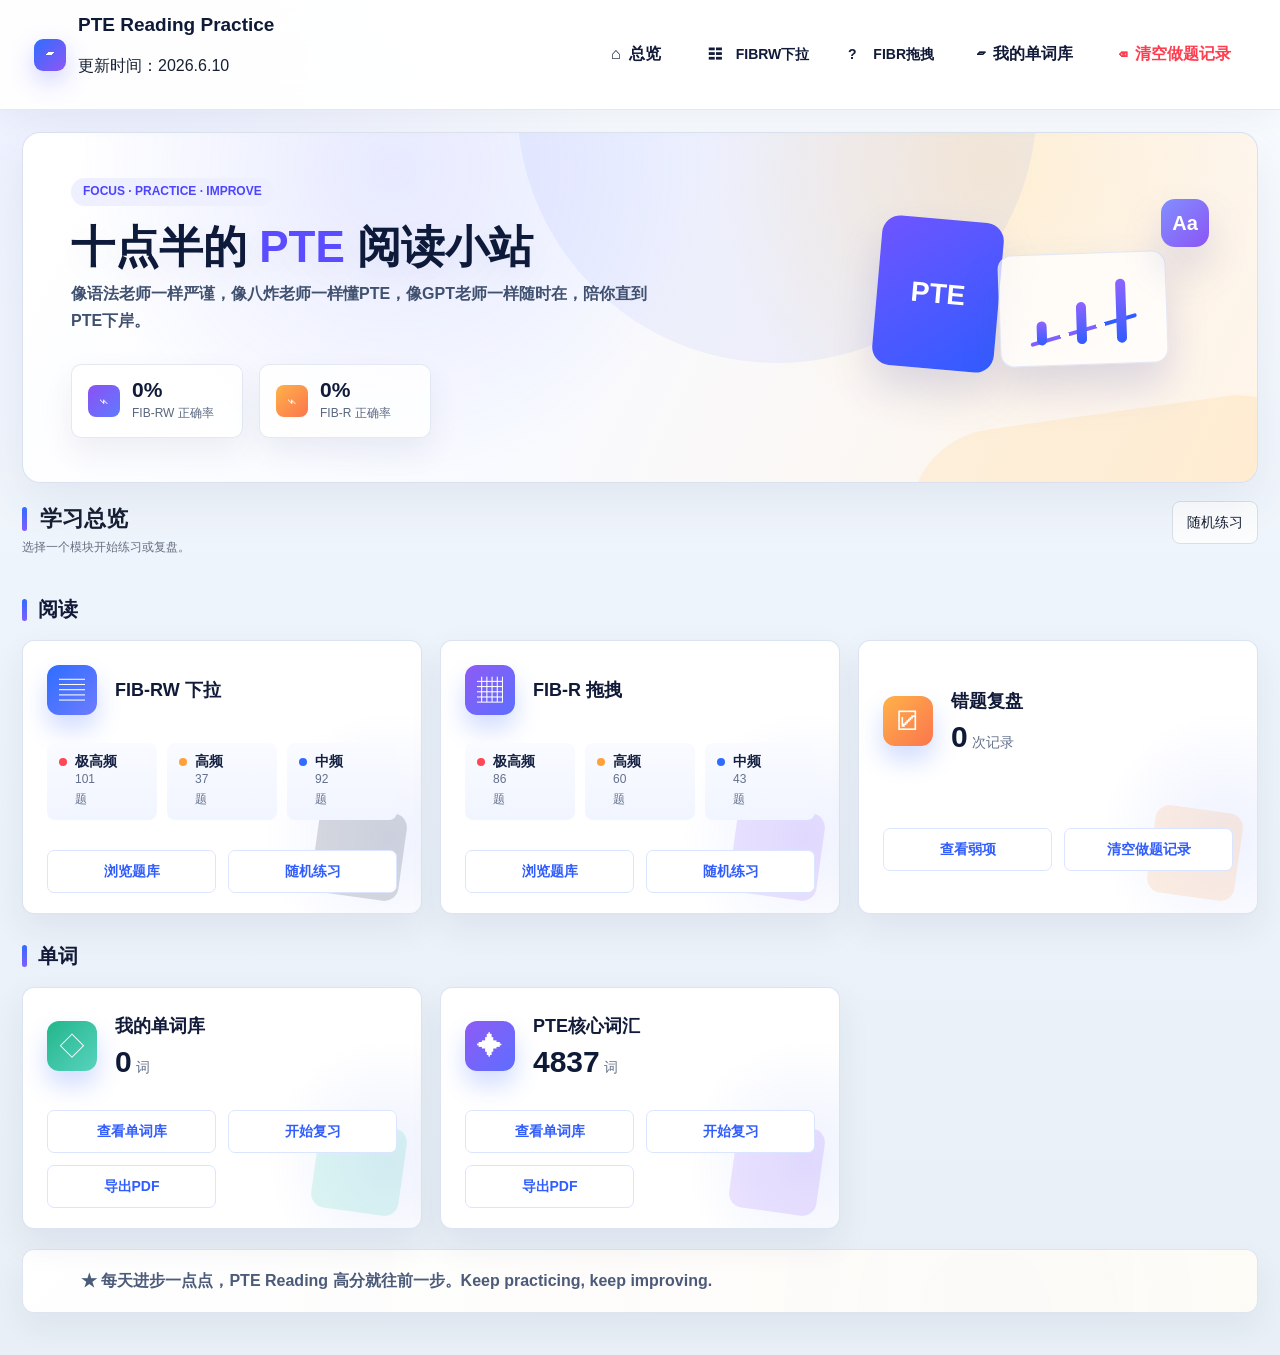
==== index.html @ 4a655f2c "Add files via upload" ====
<!doctype html>
<html lang="zh-CN">
  <head>
    <meta charset="UTF-8" />
    <meta name="viewport" content="width=device-width, initial-scale=1.0" />
    <title>PTE Reading Practice</title>
    <link rel="stylesheet" href="css/main.css?v=vocab-review-phonetic-20260611" />
  </head>
  <body>
    <header class="app-header">
      <div class="brand-block">
        <span class="brand-mark" aria-hidden="true">▰</span>
        <div>
        <p class="eyebrow">PTE Reading</p>
        <h1>PTE Reading Practice</h1>
        <p class="update-stamp">更新时间：2026.6.10</p>
        </div>
      </div>
      <div class="header-actions">
        <button id="open-overview" class="ghost-button" type="button"><span class="nav-icon">⌂</span>总览</button>
        <div class="type-filter mode-menu header-mode-menu" aria-label="题型选择">
          <button class="type-filter-button active" data-type-filter="FIB_RW" type="button">
            <span class="mode-icon">☷</span>
            <span>FIBRW下拉</span>
          </button>
          <button class="type-filter-button" data-type-filter="FIB_R" type="button">
            <span class="mode-icon">?</span>
            <span>FIBR拖拽</span>
          </button>
        </div>
        <button id="open-wordbook" class="ghost-button" type="button"><span class="nav-icon">▱</span>我的单词库</button>
        <button id="reset-records" class="ghost-button danger" type="button"><span class="nav-icon">⌫</span>清空做题记录</button>
      </div>
    </header>

    <main id="overview-page" class="overview-page">
      <section class="overview-hero">
        <div class="hero-copy">
        <p class="eyebrow">FOCUS · PRACTICE · IMPROVE</p>
        <h2>十点半的 <span>PTE</span> 阅读小站</h2>
        <p>像语法老师一样严谨，像八炸老师一样懂PTE，像GPT老师一样随时在，陪你直到PTE下岸。</p>
        <div class="hero-metrics" aria-label="学习统计">
          <div class="hero-metric">
            <span class="metric-icon purple">⌁</span>
            <strong><span id="overview-fibrw-accuracy-count">0</span>%</strong>
            <small>FIB-RW 正确率</small>
          </div>
          <div class="hero-metric">
            <span class="metric-icon orange">⌁</span>
            <strong><span id="overview-fibr-accuracy-count">0</span>%</strong>
            <small>FIB-R 正确率</small>
          </div>
        </div>
        </div>
        <div class="hero-visual" aria-hidden="true">
          <div class="hero-book">PTE</div>
          <div class="hero-chart"><span></span><span></span><span></span></div>
          <div class="hero-bubble">Aa</div>
        </div>
      </section>

      <nav class="overview-tabs" aria-label="总览导航">
        <button class="overview-tab active" type="button">总览</button>
        <button id="overview-browse-bank" class="overview-tab" type="button">题库浏览</button>
        <button id="overview-open-wordbook" class="overview-tab" type="button">单词库</button>
        <button id="overview-open-records" class="overview-tab" type="button">练习记录</button>
      </nav>

      <section class="overview-panel">
        <div class="section-head">
          <div>
            <h2>学习总览</h2>
            <p class="item-meta">选择一个模块开始练习或复盘。</p>
          </div>
          <div class="mini-actions">
            <button id="overview-random" class="secondary-button mini-button" type="button">随机练习</button>
          </div>
        </div>

        <section class="overview-group">
          <h3>阅读</h3>
          <div class="overview-card-grid">
            <article class="overview-card overview-card-fibrw">
              <div class="overview-card-icon">▤</div>
              <div>
                <h4>FIB-RW 下拉</h4>
              </div>
              <div class="overview-frequency-links" aria-label="FIB-RW 预测频率">
                <button class="frequency-link-button" id="overview-fibrw-very-high" type="button">
                  <strong>极高频</strong>
                  <span><span id="overview-fibrw-very-high-count">0</span> 题</span>
                </button>
                <button class="frequency-link-button" id="overview-fibrw-high" type="button">
                  <strong>高频</strong>
                  <span><span id="overview-fibrw-high-count">0</span> 题</span>
                </button>
                <button class="frequency-link-button" id="overview-fibrw-medium" type="button">
                  <strong>中频</strong>
                  <span><span id="overview-fibrw-medium-count">0</span> 题</span>
                </button>
              </div>
              <div class="overview-card-actions">
                <button class="secondary-button mini-button" id="overview-start-fibrw" type="button">浏览题库</button>
                <button class="secondary-button mini-button" id="overview-random-fibrw" type="button">随机练习</button>
              </div>
            </article>

            <article class="overview-card overview-card-fibr">
              <div class="overview-card-icon">▦</div>
              <div>
                <h4>FIB-R 拖拽</h4>
              </div>
              <div class="overview-frequency-links" aria-label="FIB-R 预测频率">
                <button class="frequency-link-button" id="overview-fibr-very-high" type="button">
                  <strong>极高频</strong>
                  <span><span id="overview-fibr-very-high-count">0</span> 题</span>
                </button>
                <button class="frequency-link-button" id="overview-fibr-high" type="button">
                  <strong>高频</strong>
                  <span><span id="overview-fibr-high-count">0</span> 题</span>
                </button>
                <button class="frequency-link-button" id="overview-fibr-medium" type="button">
                  <strong>中频</strong>
                  <span><span id="overview-fibr-medium-count">0</span> 题</span>
                </button>
              </div>
              <div class="overview-card-actions">
                <button class="secondary-button mini-button" id="overview-start-fibr" type="button">浏览题库</button>
                <button class="secondary-button mini-button" id="overview-random-fibr" type="button">随机练习</button>
              </div>
            </article>

            <article class="overview-card overview-card-review">
              <div class="overview-card-icon">☑</div>
              <div>
                <h4>错题复盘</h4>
                <p><span id="overview-record-count">0</span> 次记录</p>
              </div>
              <div class="overview-card-actions">
                <button class="secondary-button mini-button" id="overview-review-errors" type="button">查看弱项</button>
                <button class="ghost-button danger mini-button" id="overview-clear-records" type="button">清空做题记录</button>
              </div>
            </article>
          </div>
        </section>

        <section class="overview-group">
          <h3>单词</h3>
          <div class="overview-card-grid">
            <article class="overview-card overview-card-wordbook">
              <div class="overview-card-icon">◇</div>
              <div>
                <h4>我的单词库</h4>
                <p><span id="overview-wordbook-count">0</span> 词</p>
              </div>
              <div class="overview-card-actions">
                <button class="secondary-button mini-button" id="overview-wordbook-jump" type="button">查看单词库</button>
                <button class="secondary-button mini-button" id="overview-wordbook-review" type="button">开始复习</button>
                <button class="secondary-button mini-button" id="overview-wordbook-export" type="button">导出PDF</button>
              </div>
            </article>

            <article class="overview-card overview-card-core">
              <div class="overview-card-icon">✦</div>
              <div>
                <h4>PTE核心词汇</h4>
                <p><span id="overview-core-count">0</span> 词</p>
              </div>
              <div class="overview-card-actions">
                <button class="secondary-button mini-button" id="overview-core-practice" type="button">查看单词库</button>
                <button class="secondary-button mini-button" id="overview-core-review" type="button">开始复习</button>
                <button class="secondary-button mini-button" id="overview-core-export" type="button">导出PDF</button>
              </div>
            </article>
          </div>
        </section>
      </section>
    </main>

    <main id="practice-page" class="layout hidden">
      <aside class="sidebar">
        <section class="panel">
          <h2>题库</h2>
          <div id="practice-context" class="practice-context hidden"></div>
          <input id="search-input" class="search-input" type="search" placeholder="搜索题目" />
          <div class="question-frequency-filter" aria-label="题库频率筛选">
            <button class="question-frequency-button active" data-question-frequency="" type="button">所有题库</button>
            <button class="question-frequency-button" data-question-frequency="极高频" type="button">极高频</button>
            <button class="question-frequency-button" data-question-frequency="高频" type="button">高频</button>
            <button class="question-frequency-button" data-question-frequency="中频" type="button">中频</button>
          </div>
          <div class="question-status-filter" aria-label="做题状态筛选">
            <button class="question-status-button active" data-question-status="all" type="button">全部</button>
            <button class="question-status-button" data-question-status="done" type="button">已做</button>
            <button class="question-status-button" data-question-status="undone" type="button">未做</button>
          </div>
          <div id="question-list" class="question-list"></div>
          <div class="pagination" aria-label="题库分页">
            <button id="prev-page" class="page-button" type="button">上一页</button>
            <span id="page-info" class="page-info">第 1 / 1 页</span>
            <button id="next-page" class="page-button" type="button">下一页</button>
          </div>
        </section>

      </aside>

      <section class="workspace">
        <div class="question-toolbar">
          <div>
            <p id="question-meta" class="eyebrow"></p>
            <h2 id="question-title"></h2>
          </div>
          <div class="score-pill" id="score-pill">未提交</div>
        </div>

        <article id="passage" class="passage"></article>
        <div id="word-card" class="word-card hidden" role="dialog" aria-live="polite"></div>

        <div class="actions">
          <button id="prev-question" class="secondary-button" type="button">上一题</button>
          <button id="next-question" class="secondary-button" type="button">下一题</button>
          <button id="submit-answer" class="primary-button" type="button">提交答案</button>
          <button id="retry-question" class="secondary-button" type="button">重做本题</button>
          <button id="toggle-analysis" class="secondary-button" type="button">查看解析与翻译</button>
        </div>

        <section id="analysis-panel" class="analysis-grid hidden">
          <div class="panel">
            <h2>答案解析</h2>
            <div id="analysis-content" class="rich-text"></div>
          </div>
          <div class="panel">
            <h2>全文翻译</h2>
            <div id="translation-content" class="rich-text"></div>
          </div>
        </section>

        <section id="result-panel" class="result-panel hidden"></section>

        <section id="core-vocab-panel" class="core-vocab-panel panel hidden">
          <div class="section-head">
            <div>
              <h2>本题PTE核心词汇</h2>
              <p id="core-vocab-count" class="item-meta"></p>
            </div>
            <div class="mini-actions">
              <button id="vocab-select-all" class="secondary-button mini-button" type="button">全选</button>
              <button id="vocab-clear-selection" class="secondary-button mini-button" type="button">清空选择</button>
              <button id="vocab-add-selected" class="primary-button mini-button" type="button">加入单词库</button>
              <button id="vocab-export" class="secondary-button mini-button" type="button">导出PDF</button>
            </div>
          </div>
          <div id="core-vocab-list" class="core-vocab-list"></div>
        </section>

        <section id="option-vocab-panel" class="option-vocab-panel panel hidden">
          <div class="section-head">
            <div>
              <h2>本题选项词汇</h2>
              <p id="option-vocab-count" class="item-meta"></p>
            </div>
            <div class="mini-actions">
              <button id="option-vocab-select-all" class="secondary-button mini-button" type="button">全选</button>
              <button id="option-vocab-clear-selection" class="secondary-button mini-button" type="button">清空选择</button>
              <button id="option-vocab-add-selected" class="primary-button mini-button" type="button">加入单词库</button>
              <button id="option-vocab-export" class="secondary-button mini-button" type="button">导出PDF</button>
            </div>
          </div>
          <div id="option-vocab-list" class="core-vocab-list option-vocab-list"></div>
        </section>
      </section>
    </main>

    <main id="review-page" class="standalone-page hidden">
      <section class="standalone-panel">
        <div class="section-head">
          <div>
            <p class="eyebrow">REVIEW</p>
            <h2>错题复盘</h2>
            <p class="item-meta">先选择题型，再查看该题型下错得最多的考点。</p>
          </div>
          <button id="review-back-practice" class="secondary-button mini-button" type="button">返回题库练习</button>
        </div>
        <div class="review-choice-grid">
          <button id="review-open-fibrw" class="review-choice-card" type="button">
            <strong>FIB-RW 下拉</strong>
            <span id="review-fibrw-summary">0 次记录</span>
          </button>
          <button id="review-open-fibr" class="review-choice-card" type="button">
            <strong>FIB-R 拖拽</strong>
            <span id="review-fibr-summary">0 次记录</span>
          </button>
        </div>
      </section>
    </main>

    <main id="review-type-page" class="standalone-page hidden">
      <section class="standalone-panel">
        <div class="section-head">
          <div>
            <p class="eyebrow">REVIEW</p>
            <h2 id="review-type-title">错题复盘</h2>
            <p id="review-type-summary" class="item-meta"></p>
          </div>
          <button id="review-type-back" class="secondary-button mini-button" type="button">返回题型选择</button>
        </div>
        <section class="panel">
          <h2>弱项考点</h2>
          <div id="review-weakness-list" class="weakness-list"></div>
        </section>
      </section>
    </main>

    <main id="review-detail-page" class="standalone-page hidden">
      <section class="standalone-panel">
        <div class="section-head">
          <div>
            <p class="eyebrow">REVIEW DETAIL</p>
            <h2 id="review-detail-title">考点复盘</h2>
            <p id="review-detail-summary" class="item-meta"></p>
          </div>
          <button id="review-detail-back" class="secondary-button mini-button" type="button">返回错题复盘</button>
        </div>
        <div class="review-detail-grid">
          <section class="panel">
            <h2>这个考点下的错题</h2>
            <div id="review-wrong-question-list" class="wordbook-list"></div>
            <div class="pagination standalone-pagination" aria-label="错题分页">
              <button id="review-wrong-prev-page" class="page-button" type="button">上一页</button>
              <span id="review-wrong-page-info" class="page-info">第 1 / 1 页</span>
              <button id="review-wrong-next-page" class="page-button" type="button">下一页</button>
            </div>
          </section>
          <section class="panel">
            <div class="section-head compact">
              <h2>包含这个考点的题</h2>
              <div class="review-filter-tabs" aria-label="题目完成状态筛选">
                <button id="review-related-all" class="mini-button secondary-button active" type="button" data-review-status="all">全部</button>
                <button id="review-related-done" class="mini-button secondary-button" type="button" data-review-status="done">已做</button>
                <button id="review-related-undone" class="mini-button secondary-button" type="button" data-review-status="undone">未做</button>
              </div>
            </div>
            <div id="review-related-question-list" class="wordbook-list"></div>
            <div class="pagination standalone-pagination" aria-label="包含题分页">
              <button id="review-related-prev-page" class="page-button" type="button">上一页</button>
              <span id="review-related-page-info" class="page-info">第 1 / 1 页</span>
              <button id="review-related-next-page" class="page-button" type="button">下一页</button>
            </div>
          </section>
        </div>
      </section>
    </main>
    <main id="core-vocab-page" class="standalone-page hidden">
      <section class="standalone-panel">
        <div class="section-head">
          <div>
            <p class="eyebrow">CORE VOCAB</p>
            <h2>PTE核心词汇</h2>
            <p class="item-meta">独立查看和检索核心词汇，不进入具体练习题。</p>
          </div>
          <div class="mini-actions">
            <button id="core-vocab-export" class="secondary-button mini-button" type="button">导出PDF</button>
            <button id="core-vocab-back-practice" class="secondary-button mini-button" type="button">返回题库练习</button>
          </div>
        </div>
        <input id="core-vocab-search-input" class="search-input standalone-search" type="search" placeholder="搜索英文单词或中文释义" />
        <p id="core-vocab-due-count" class="vocab-due-count">今日待复习：0 个</p>
        <div class="mini-actions standalone-actions review-start-controls">
          <input id="core-vocab-review-start-word" class="review-start-input" type="search" placeholder="从哪个单词开始，可不填" />
          <button id="core-vocab-start-review" class="primary-button mini-button" type="button">开始认词复习</button>
          <button id="core-vocab-start-review-all" class="secondary-button mini-button" type="button">复习全部</button>
        </div>
        <section id="core-vocab-detail" class="vocab-detail-panel hidden"></section>
        <div id="core-vocab-page-list" class="dictionary-grid"></div>
        <div class="pagination standalone-pagination" aria-label="核心词汇分页">
          <button id="core-vocab-prev-page" class="page-button" type="button">上一页</button>
          <span id="core-vocab-page-info" class="page-info">第 1 / 1 页</span>
          <button id="core-vocab-next-page" class="page-button" type="button">下一页</button>
        </div>
      </section>
    </main>

    <main id="wordbook-page" class="standalone-page hidden">
      <section class="standalone-panel">
        <div class="section-head">
          <div>
            <p class="eyebrow">WORDBOOK</p>
            <h2>我的单词库</h2>
            <p class="item-meta">独立查看已加入的单词，不进入具体练习题。</p>
          </div>
          <div class="mini-actions">
            <button id="wordbook-page-edit" class="secondary-button mini-button" type="button">编辑</button>
            <button id="wordbook-page-export" class="secondary-button mini-button" type="button">导出PDF</button>
            <button id="wordbook-page-clear" class="ghost-button danger mini-button" type="button">清空</button>
            <button id="wordbook-back-practice" class="secondary-button mini-button" type="button">返回题库练习</button>
          </div>
        </div>
        <p id="wordbook-due-count" class="vocab-due-count">今日待复习：0 个</p>
        <div class="mini-actions standalone-actions review-start-controls">
          <input id="wordbook-review-start-word" class="review-start-input" type="search" placeholder="从哪个单词开始，可不填" />
          <button id="wordbook-start-review" class="primary-button mini-button" type="button">开始认词复习</button>
          <button id="wordbook-start-review-all" class="secondary-button mini-button" type="button">复习全部</button>
        </div>
        <section id="wordbook-detail" class="vocab-detail-panel hidden"></section>
        <div id="wordbook-page-list" class="wordbook-list standalone-list"></div>
      </section>
    </main>

    <main id="vocab-review-page" class="standalone-page hidden">
      <section class="standalone-panel vocab-review-shell">
        <div class="section-head">
          <div>
            <p class="eyebrow">VOCAB REVIEW</p>
            <h2 id="vocab-review-title">认词复习</h2>
            <p id="vocab-review-summary" class="item-meta"></p>
          </div>
          <button id="vocab-review-back" class="secondary-button mini-button" type="button">返回词库</button>
        </div>
        <div class="vocab-review-plan" aria-label="复习计划规则">
          <span><b>认识</b>7天后再复习</span>
          <span><b>模糊</b>1天后再复习</span>
          <span><b>不认识</b>10分钟后再复习</span>
        </div>
        <section id="vocab-review-card" class="vocab-review-card"></section>
      </section>
    </main>

    <div id="teacher-mode-indicator" class="teacher-mode-indicator hidden">
      <strong>教师词库编辑模式</strong>
      <span>点击正文单词加入PTE核心词汇。</span>
      <button id="teacher-export-vocab" class="mini-button secondary-button" type="button">导出新增词库</button>
    </div>
    <div id="app-toast" class="app-toast hidden" role="status" aria-live="polite"></div>

    <section id="access-gate" class="access-gate hidden" aria-label="试用期验证">
      <div class="access-card">
        <p class="eyebrow">PTE Reading Practice</p>
        <h2>请输入验证码继续使用</h2>
        <p id="access-trial-status" class="access-copy">本设备 3 天试用期已结束。请输入验证码继续使用。</p>
        <div class="access-form">
          <input id="access-code-input" type="text" autocomplete="one-time-code" placeholder="输入验证码" />
          <button id="access-code-submit" class="primary-button" type="button">解锁</button>
        </div>
        <p id="access-code-message" class="access-message" role="status" aria-live="polite"></p>
      </div>
    </section>

    <script src="data/wordlists/local_dictionary.js"></script>
    <script src="data/wordlists/ielts_core_vocab.js"></script>
    <script src="data/questions.js?v=current-sources-20260612"></script>
    <script src="js/app.js?v=vocab-review-phonetic-20260611"></script>
  </body>
</html>
---- css/main.css ----
:root {
  color-scheme: light;
  --bg: #e9eef2;
  --surface: #fbfcfd;
  --surface-soft: #f1f5f7;
  --reading-surface: #fffdf4;
  --reading-soft: #fbf3d8;
  --analysis-surface: #fff6dc;
  --analysis-text: #263242;
  --text: #172033;
  --muted: #677083;
  --line: #d9dee8;
  --accent: #176b87;
  --accent-dark: #0f4f66;
  --ok: #16845b;
  --bad: #c73e3e;
  --warn: #b36b00;
  --shadow: 0 16px 45px rgba(23, 32, 51, 0.08);
}

* {
  box-sizing: border-box;
}

body {
  margin: 0;
  min-height: 100vh;
  background: var(--bg);
  color: var(--text);
  font-family: "Microsoft YaHei", "Segoe UI", Arial, sans-serif;
  line-height: 1.65;
}

button,
input,
select {
  font: inherit;
}

.app-header {
  display: flex;
  align-items: center;
  justify-content: space-between;
  gap: 24px;
  padding: 24px 32px;
  background: var(--surface);
  border-bottom: 1px solid var(--line);
}

.boot-error {
  max-width: 760px;
  margin: 80px auto;
  padding: 28px;
  background: var(--surface);
  border: 1px solid var(--line);
  border-radius: 8px;
  box-shadow: var(--shadow);
}

.boot-error pre {
  overflow: auto;
  padding: 12px;
  border-radius: 8px;
  background: #fff0f0;
  color: var(--bad);
}

.app-header h1,
.question-toolbar h2,
.panel h2 {
  margin: 0;
}

.app-header h1 {
  font-size: 28px;
}

.eyebrow {
  margin: 0 0 4px;
  color: var(--muted);
  font-size: 13px;
  letter-spacing: 0;
}

.header-actions,
.actions {
  display: flex;
  align-items: center;
  flex-wrap: wrap;
  gap: 10px;
}

.header-actions {
  justify-content: flex-end;
}

.overview-page {
  padding: 24px 32px 48px;
}

.standalone-page {
  padding: 24px 32px 48px;
}

.standalone-panel {
  border: 1px solid var(--line);
  border-radius: 18px;
  padding: 28px;
  background: rgba(251, 252, 253, 0.94);
  box-shadow: var(--shadow);
}

.standalone-panel h2 {
  margin: 0 0 8px;
  font-size: 28px;
}

.review-grid {
  display: grid;
  grid-template-columns: minmax(0, 1fr) minmax(0, 1fr);
  gap: 18px;
}

.review-detail-grid {
  display: grid;
  grid-template-columns: minmax(0, 1fr) minmax(0, 1fr);
  gap: 18px;
}

.review-choice-grid {
  display: grid;
  grid-template-columns: repeat(2, minmax(0, 1fr));
  gap: 18px;
}

.review-choice-card {
  border: 1px solid var(--line);
  border-radius: 10px;
  padding: 28px;
  background: #ffffff;
  text-align: left;
  cursor: pointer;
  min-height: 150px;
}

.review-choice-card strong {
  display: block;
  color: var(--ink);
  font-size: 26px;
  line-height: 1.25;
  margin-bottom: 12px;
}

.review-choice-card span {
  color: var(--muted);
  font-size: 16px;
}

.review-filter-tabs {
  display: flex;
  gap: 8px;
  flex-wrap: wrap;
}

.review-filter-tabs .active {
  border-color: var(--accent);
  background: #eaf7fb;
  color: var(--accent-strong);
  font-weight: 700;
}

.standalone-search {
  height: 48px;
  margin: 8px 0 18px;
  font-size: 17px;
}

.dictionary-grid {
  display: grid;
  grid-template-columns: repeat(3, minmax(0, 1fr));
  gap: 12px;
}

.dictionary-item {
  border: 1px solid var(--line);
  border-radius: 8px;
  padding: 13px 14px;
  background: #ffffff;
}

.dictionary-item strong {
  display: block;
  color: #8b3d12;
  font-size: 18px;
  line-height: 1.25;
}

.dictionary-item span {
  display: block;
  margin-top: 5px;
  color: var(--muted);
  font-size: 14px;
  line-height: 1.5;
}

.overview-hero {
  border: 1px solid rgba(217, 222, 232, 0.9);
  border-radius: 18px;
  padding: 40px 48px;
  background: radial-gradient(circle at 82% 16%, rgba(255, 245, 201, 0.8), transparent 30%),
    radial-gradient(circle at 92% 88%, rgba(199, 224, 241, 0.75), transparent 24%),
    rgba(251, 252, 253, 0.88);
  box-shadow: var(--shadow);
}

.overview-hero h2 {
  margin: 2px 0 8px;
  color: #101827;
  font-size: 52px;
  line-height: 1.05;
}

.overview-hero p:last-child {
  max-width: 720px;
  margin: 0;
  color: var(--muted);
  font-size: 18px;
  font-weight: 700;
}

.overview-tabs {
  display: grid;
  grid-template-columns: repeat(4, minmax(0, 1fr));
  gap: 10px;
  margin: 18px 0 24px;
  border: 1px solid var(--line);
  border-radius: 18px;
  padding: 10px;
  background: rgba(251, 252, 253, 0.86);
  box-shadow: var(--shadow);
}

.overview-tab {
  border: 0;
  border-radius: 12px;
  padding: 13px 12px;
  background: transparent;
  color: var(--muted);
  cursor: pointer;
  font-weight: 700;
}

.overview-tab.active,
.overview-tab:hover {
  background: #ffffff;
  color: var(--text);
  box-shadow: 0 8px 24px rgba(23, 32, 51, 0.08);
}

.overview-panel {
  border: 1px solid var(--line);
  border-radius: 18px;
  padding: 28px;
  background: rgba(251, 252, 253, 0.9);
  box-shadow: var(--shadow);
}

.overview-panel h2,
.overview-group h3,
.overview-card h4 {
  margin: 0;
}

.overview-panel h2 {
  font-size: 28px;
}

.overview-group {
  margin-top: 26px;
}

.overview-group h3 {
  margin-bottom: 16px;
  font-size: 22px;
}

.overview-card-grid {
  display: grid;
  grid-template-columns: repeat(3, minmax(0, 1fr));
  gap: 18px;
}

.overview-card {
  display: grid;
  grid-template-columns: auto 1fr;
  gap: 18px;
  align-items: center;
  min-height: 170px;
  border: 1px solid var(--line);
  border-radius: 14px;
  padding: 26px;
  background: #ffffff;
  box-shadow: 0 14px 34px rgba(23, 32, 51, 0.07);
}

.overview-card-icon {
  color: #4a5261;
  font-size: 38px;
  line-height: 1;
}

.overview-card h4 {
  font-size: 22px;
}

.overview-card p {
  margin: 2px 0 0;
  color: var(--muted);
  font-size: 15px;
}

.overview-card-actions {
  grid-column: 1 / -1;
  display: flex;
  justify-content: space-between;
  gap: 14px;
  margin-top: 10px;
}

.overview-frequency-links {
  grid-column: 1 / -1;
  display: grid;
  grid-template-columns: repeat(3, minmax(0, 1fr));
  gap: 10px;
  margin-top: 6px;
}

.frequency-link-button {
  position: relative;
  min-height: 62px;
  border: 1px solid #efd18d;
  border-radius: 8px;
  padding: 10px 12px;
  background: #fffaf0;
  color: #172033;
  cursor: pointer;
  text-align: left;
}

.frequency-link-button strong,
.frequency-link-button span {
  display: block;
}

.frequency-link-button strong {
  font-size: 17px;
  line-height: 1.2;
}

.frequency-link-button span {
  color: var(--muted);
  font-size: 13px;
}

.frequency-link-button:hover {
  border-color: #d79524;
  background: #fff4d6;
}

.overview-card-actions .mini-button {
  min-width: 120px;
  background: #ffffff;
}

.section-head {
  display: flex;
  align-items: flex-start;
  justify-content: space-between;
  gap: 16px;
  margin-bottom: 14px;
}

.section-head.compact {
  align-items: center;
  margin-bottom: 10px;
}

.mini-actions {
  display: flex;
  align-items: center;
  justify-content: flex-end;
  flex-wrap: wrap;
  gap: 8px;
}

.layout {
  display: grid;
  grid-template-columns: 330px minmax(0, 1fr);
  gap: 24px;
  padding: 24px 32px 40px;
}

.sidebar,
.workspace {
  min-width: 0;
}

.sidebar {
  display: flex;
  flex-direction: column;
  gap: 18px;
  position: sticky;
  top: 16px;
  max-height: calc(100vh - 32px);
  overflow: auto;
}

.workspace {
  display: flex;
  flex-direction: column;
  gap: 18px;
}

.panel,
.passage,
.question-toolbar,
.result-panel {
  background: var(--surface);
  border: 1px solid var(--line);
  border-radius: 8px;
  box-shadow: var(--shadow);
}

.passage {
  background: var(--reading-surface);
}

.panel {
  padding: 18px;
}

.panel h2 {
  margin-bottom: 12px;
  font-size: 18px;
}

.question-toolbar {
  display: flex;
  align-items: center;
  justify-content: space-between;
  gap: 18px;
  padding: 18px 20px;
}

.score-pill {
  min-width: 96px;
  border-radius: 999px;
  padding: 7px 12px;
  background: var(--reading-soft);
  color: var(--muted);
  text-align: center;
  white-space: nowrap;
}

.score-pill.good {
  background: #e5f6ee;
  color: var(--ok);
}

.score-pill.bad {
  background: #fdeaea;
  color: var(--bad);
}

.search-input {
  width: 100%;
  height: 40px;
  border: 1px solid var(--line);
  border-radius: 8px;
  padding: 0 12px;
  background: #ffffff;
}

.question-status-filter {
  display: grid;
  grid-template-columns: repeat(3, minmax(0, 1fr));
  gap: 6px;
  margin: 10px 0 12px;
}

.question-status-button {
  min-height: 34px;
  border: 1px solid var(--line);
  border-radius: 6px;
  background: #ffffff;
  color: var(--muted);
  cursor: pointer;
  font-size: 14px;
}

.question-status-button.active {
  border-color: var(--accent);
  background: #eef8fb;
  color: var(--accent-dark);
  font-weight: 700;
}

.question-list,
.weakness-list,
.core-vocab-list,
.wordbook-list {
  display: flex;
  flex-direction: column;
  gap: 8px;
}

.question-item,
.recommend-item,
.weakness-item {
  width: 100%;
  border: 1px solid var(--line);
  border-radius: 6px;
  padding: 7px 10px;
  background: var(--surface-soft);
  text-align: left;
}

.weakness-item {
  cursor: pointer;
}

.question-item {
  cursor: pointer;
}

.review-question-item {
  width: 100%;
  border: 1px solid var(--line);
  border-radius: 8px;
  padding: 12px 14px;
  background: #ffffff;
  text-align: left;
  cursor: pointer;
}

.review-question-item strong {
  display: block;
  color: #8b3b0b;
  font-size: 16px;
  line-height: 1.3;
  margin-bottom: 5px;
}

.review-question-item span {
  display: block;
  color: var(--muted);
  font-size: 13px;
  line-height: 1.35;
}

.question-item.active {
  border-color: var(--accent);
  background: #eef8fb;
}

.item-title {
  font-weight: 700;
  font-size: 15px;
  line-height: 1.25;
}

.item-meta {
  color: var(--muted);
  font-size: 12px;
  line-height: 1.35;
  margin-top: 2px;
}

.type-filter {
  display: grid;
  grid-template-columns: repeat(2, minmax(0, 1fr));
  gap: 6px;
  margin: 8px 0 10px;
}

.type-filter.mode-menu {
  grid-template-columns: 1fr;
  gap: 8px;
}

.header-mode-menu {
  display: flex;
  grid-template-columns: none;
  gap: 8px;
  margin: 0;
}

.type-filter-button {
  border: 1px solid var(--line);
  border-radius: 6px;
  padding: 6px 8px;
  background: #ffffff;
  color: var(--muted);
  cursor: pointer;
}

.mode-menu .type-filter-button {
  display: flex;
  align-items: center;
  gap: 10px;
  padding: 10px 12px;
  font-size: 16px;
}

.header-mode-menu .type-filter-button {
  padding: 8px 11px;
  font-size: 14px;
  white-space: nowrap;
}

.mode-icon {
  display: inline-flex;
  width: 22px;
  justify-content: center;
  color: var(--accent);
}

.type-filter-button.active {
  border-color: var(--accent);
  background: #eef8fb;
  color: var(--accent-dark);
  font-weight: 700;
}

.pagination {
  display: grid;
  grid-template-columns: 1fr auto 1fr;
  align-items: center;
  gap: 8px;
  margin-top: 12px;
}

.page-button {
  border: 1px solid var(--line);
  border-radius: 8px;
  padding: 7px 10px;
  background: #ffffff;
  color: var(--text);
  cursor: pointer;
}

.page-button:disabled {
  cursor: not-allowed;
  opacity: 0.45;
}

.page-info,
.empty-state {
  color: var(--muted);
  font-size: 13px;
  text-align: center;
}

.core-vocab-panel {
  background: #fffaf0;
  border-color: #f2d8a6;
}

.option-vocab-panel {
  background: #f5fbff;
  border-color: #b9d9ec;
}

.option-vocab-panel .core-vocab-item {
  border-color: #b9d9ec;
}

.option-vocab-panel .core-vocab-item strong {
  color: #155f7d;
}

.panel.focus-pulse {
  border-color: var(--accent);
  box-shadow: 0 0 0 3px rgba(23, 107, 135, 0.18), var(--shadow);
}

.wordbook-item {
  border: 1px solid var(--line);
  border-radius: 6px;
  padding: 7px 9px;
  background: var(--surface-soft);
}

.wordbook-item strong {
  display: block;
  color: #8b3d12;
  line-height: 1.25;
}

.wordbook-item span {
  display: block;
  color: var(--muted);
  font-size: 12px;
  line-height: 1.45;
  margin-top: 3px;
}

.standalone-actions {
  margin: 0 0 18px;
}

.vocab-due-count {
  display: inline-flex;
  border: 1px solid #f0cf9d;
  border-radius: 999px;
  padding: 7px 12px;
  margin: 0 0 12px;
  background: #fffaf0;
  color: #8b3d12;
  font-weight: 700;
}

.review-start-controls {
  align-items: center;
}

.review-start-input {
  width: min(320px, 100%);
  border: 1px solid var(--line);
  border-radius: 8px;
  padding: 10px 12px;
  background: #ffffff;
  color: var(--text);
  font-size: 14px;
}

.review-start-input:focus {
  border-color: var(--accent);
  outline: 2px solid rgba(23, 107, 135, 0.14);
}

.vocab-review-shell {
  min-height: 560px;
}

.vocab-review-card {
  border: 1px solid var(--line);
  border-radius: 10px;
  background: #fffaf0;
  padding: 42px;
  text-align: center;
}

.vocab-review-word {
  color: var(--ink);
  font-size: 52px;
  font-weight: 800;
  line-height: 1.1;
}

.vocab-review-phonetic {
  color: var(--muted);
  font-size: 20px;
  margin-top: 12px;
}

.vocab-review-meta {
  color: var(--muted);
  font-size: 14px;
  margin-top: 14px;
}

.vocab-review-plan {
  display: flex;
  justify-content: flex-start;
  flex-wrap: wrap;
  gap: 10px;
  margin: 14px 0 18px;
}

.vocab-review-plan span {
  border: 1px solid #f0cf9d;
  border-radius: 8px;
  padding: 10px 14px;
  background: #fffaf0;
  color: var(--muted);
  font-size: 14px;
}

.vocab-review-plan b {
  margin-right: 5px;
  color: #00796b;
}

.vocab-review-meaning {
  max-width: 680px;
  margin: 30px auto 0;
  border: 1px solid #f0cf9d;
  border-radius: 10px;
  padding: 20px 24px;
  background: #ffffff;
  text-align: left;
}

.vocab-review-meaning strong {
  display: block;
  color: #00796b;
  font-size: 18px;
  margin-bottom: 10px;
}

.vocab-review-meaning p {
  margin: 0;
  color: var(--ink);
  font-size: 22px;
  line-height: 1.55;
}

.vocab-review-actions {
  display: flex;
  justify-content: center;
  flex-wrap: wrap;
  gap: 12px;
  margin-top: 30px;
}

.core-vocab-list {
  display: grid;
  grid-template-columns: repeat(2, minmax(0, 1fr));
  gap: 10px;
}

.core-vocab-item {
  display: grid;
  grid-template-columns: auto 1fr;
  gap: 10px;
  align-items: start;
  border: 1px solid #f0cf9d;
  border-radius: 8px;
  padding: 10px 12px;
  background: rgba(255, 255, 255, 0.72);
}

.core-vocab-item input {
  width: 18px;
  height: 18px;
  margin-top: 3px;
}

.core-vocab-item strong {
  color: #8b3d12;
  font-size: 18px;
  line-height: 1.2;
}

.core-vocab-item em {
  float: right;
  color: #9a610d;
  font-style: normal;
  font-size: 13px;
}

.core-vocab-item small {
  display: block;
  color: #5f6b7a;
  line-height: 1.45;
  margin-top: 4px;
}

.core-vocab-item.saved {
  border-color: #a8ddc4;
  background: #f5fbf7;
}

.saved-text {
  color: var(--ok) !important;
}

.mini-button {
  padding: 6px 10px;
  font-size: 14px;
}

.passage {
  padding: 24px;
  font-size: 18px;
}

.passage.lookup-enabled .lookup-word {
  cursor: pointer;
}

.passage.lookup-enabled .lookup-word:hover {
  background: #eaf8f1;
  border-radius: 4px;
}

.passage.lookup-enabled .lookup-word.core-vocab-hit {
  border-radius: 4px;
  background: #ffe6b5;
  box-shadow: inset 0 -2px 0 #f1b35b;
}

.teacher-mode-indicator {
  position: fixed;
  right: 18px;
  bottom: 18px;
  z-index: 40;
  display: flex;
  align-items: center;
  gap: 10px;
  max-width: min(560px, calc(100vw - 36px));
  border: 1px solid #0f4f66;
  border-radius: 8px;
  padding: 10px 12px;
  background: #ffffff;
  color: var(--text);
  box-shadow: var(--shadow);
}

.teacher-mode-indicator strong {
  color: var(--accent-dark);
}

.teacher-mode-indicator span {
  color: var(--muted);
  font-size: 13px;
}

.app-toast {
  position: fixed;
  left: 50%;
  bottom: 24px;
  z-index: 50;
  transform: translateX(-50%);
  max-width: min(520px, calc(100vw - 32px));
  border-radius: 999px;
  padding: 10px 18px;
  background: #172033;
  color: #ffffff;
  box-shadow: var(--shadow);
}

.word-card {
  position: fixed;
  z-index: 20;
  width: min(320px, calc(100vw - 32px));
  border: 1px solid var(--line);
  border-radius: 8px;
  padding: 14px;
  background: var(--surface);
  box-shadow: 0 18px 50px rgba(23, 32, 51, 0.18);
  font-size: 14px;
}

.word-card__head {
  display: flex;
  align-items: flex-start;
  justify-content: space-between;
  gap: 12px;
  margin-bottom: 10px;
}

.word-card__head strong {
  display: block;
  font-size: 20px;
}

.word-card__head span {
  color: var(--muted);
}

.word-card p {
  margin: 8px 0;
}

.word-card__close {
  border: 0;
  background: transparent;
  color: var(--muted);
  cursor: pointer;
  font-size: 22px;
  line-height: 1;
}

.word-card__sound {
  border: 1px solid var(--accent);
  border-radius: 8px;
  padding: 6px 10px;
  background: #eaf8f1;
  color: var(--accent-dark);
  cursor: pointer;
}

.blank-select {
  min-width: 150px;
  max-width: 100%;
  margin: 0 4px;
  border: 1px solid #aeb8c7;
  border-radius: 7px;
  padding: 5px 8px;
  background: #fff;
  color: var(--text);
}

.blank-select.correct {
  border-color: var(--ok);
  background: #eaf8f1;
}

.blank-select.incorrect {
  border-color: var(--bad);
  background: #fff0f0;
}

.drag-blank {
  display: inline-flex;
  align-items: center;
  justify-content: center;
  min-width: 150px;
  min-height: 40px;
  margin: 0 6px;
  border: 1px solid #c9ced8;
  border-radius: 5px;
  background: #f8fafc;
  color: var(--text);
  vertical-align: middle;
  cursor: pointer;
}

.drag-blank.filled {
  background: #ffffff;
  border-color: #8ea1b8;
  font-weight: 400;
}

.drag-blank.selected,
.drag-blank.drag-over {
  border-color: var(--accent);
  box-shadow: 0 0 0 3px rgba(23, 107, 135, 0.16);
}

.drag-blank.correct {
  border-color: var(--ok);
  background: #eaf8f1;
}

.drag-blank.incorrect {
  border-color: var(--bad);
  background: #fff0f0;
}

.drag-option-bank {
  display: flex;
  flex-wrap: wrap;
  gap: 10px;
  margin: 28px -24px -24px;
  padding: 18px 24px;
  border-top: 1px solid var(--line);
  background: #f5f7fa;
}

.drag-token {
  border: 0;
  border-radius: 6px;
  padding: 8px 12px;
  background: #2fa8df;
  color: #ffffff;
  cursor: grab;
  font-size: 16px;
  line-height: 1.25;
}

.drag-token:active {
  cursor: grabbing;
}

.drag-token.selected {
  outline: 3px solid rgba(23, 107, 135, 0.24);
  background: var(--accent);
}

.drag-token.used {
  display: none;
}

.primary-button,
.secondary-button,
.ghost-button {
  border: 1px solid transparent;
  border-radius: 8px;
  padding: 9px 14px;
  cursor: pointer;
}

.primary-button {
  background: var(--accent);
  color: #fff;
}

.primary-button:hover {
  background: var(--accent-dark);
}

.primary-button.active {
  background: var(--accent-dark);
}

#submit-answer.primary-button {
  background: var(--surface);
  border-color: var(--line);
  color: var(--text);
}

#submit-answer.primary-button:hover,
#submit-answer.primary-button.active {
  background: var(--accent);
  border-color: var(--accent);
  color: #fff;
}

.secondary-button,
.ghost-button {
  background: var(--surface);
  border-color: var(--line);
  color: var(--text);
}

.ghost-button.active {
  border-color: var(--accent);
  background: #eef8fb;
  color: var(--accent-dark);
  font-weight: 700;
}

.danger {
  color: var(--bad);
}

.result-panel {
  padding: 16px;
}

.result-list {
  display: flex;
  flex-direction: column;
  gap: 6px;
}

.result-row {
  display: grid;
  grid-template-columns: 92px minmax(86px, 0.7fr) minmax(120px, 1fr) minmax(120px, 1fr);
  align-items: center;
  gap: 8px;
  border: 1px solid var(--line);
  border-radius: 6px;
  padding: 6px 10px;
  background: var(--surface-soft);
  font-size: 14px;
  line-height: 1.35;
}

.result-row.correct {
  border-color: #a8ddc4;
  background: #f2fbf6;
}

.result-row.incorrect {
  border-color: #efb4b4;
  background: #fff7f7;
}

.label-chip {
  display: inline-flex;
  align-items: center;
  justify-content: center;
  border-radius: 999px;
  padding: 1px 7px;
  background: #eef2f7;
  color: var(--muted);
  font-size: 12px;
  line-height: 1.5;
  white-space: nowrap;
}

.analysis-grid {
  display: grid;
  grid-template-columns: minmax(0, 1fr) minmax(0, 1fr);
  gap: 18px;
}

.analysis-grid .panel {
  background: var(--analysis-surface);
  color: var(--analysis-text);
}

.analysis-grid .panel {
  background: var(--surface);
}

.analysis-grid .panel h2 {
  color: #132033;
}

.rich-text {
  color: var(--analysis-text);
}

.rich-text p {
  margin: 0 0 10px;
}

.rich-text b,
.rich-text strong {
  color: #101827;
}

.analysis-answer-line {
  color: #005f4a;
  font-weight: 700;
}

.translation-cn-line {
  color: #005f4a;
}

body {
  background:
    radial-gradient(circle at 10% 0%, rgba(107, 116, 255, 0.1), transparent 28%),
    linear-gradient(180deg, #fbfdff 0%, #eef4fb 42%, #e8eff6 100%);
}

.app-header {
  position: sticky;
  top: 0;
  z-index: 50;
  padding: 14px 34px;
  background: rgba(255, 255, 255, 0.92);
  border-bottom: 1px solid rgba(217, 225, 239, 0.72);
  box-shadow: 0 8px 26px rgba(22, 35, 73, 0.05);
  backdrop-filter: blur(18px);
}

.brand-block {
  display: flex;
  align-items: center;
  gap: 12px;
}

.brand-mark {
  display: inline-grid;
  place-items: center;
  width: 32px;
  height: 32px;
  border-radius: 9px;
  color: #ffffff;
  font-size: 16px;
  background: linear-gradient(135deg, #2f6dff, #8f56f5);
  box-shadow: 0 10px 24px rgba(93, 102, 255, 0.28);
}

.app-header .eyebrow {
  display: none;
}

.app-header h1 {
  font-size: 19px;
  line-height: 1.2;
  color: #0f1a37;
}

.header-actions {
  gap: 16px;
}

.ghost-button,
.type-filter-button {
  display: inline-flex;
  align-items: center;
  justify-content: center;
  gap: 8px;
  border-radius: 8px;
  min-height: 40px;
  background: transparent;
  border-color: transparent;
  color: #111a38;
  font-weight: 700;
}

.ghost-button:hover,
.type-filter-button:hover {
  background: #f2f5ff;
  border-color: #e4e9ff;
}

.ghost-button.active,
.type-filter-button.active {
  color: #315dff;
  border-color: #e5e8ff;
  background: linear-gradient(180deg, #f0f2ff, #e9edff);
  box-shadow: 0 10px 24px rgba(91, 102, 255, 0.12);
}

.nav-icon,
.mode-icon {
  color: currentColor;
  font-weight: 900;
}

.danger {
  color: #ff3d4f;
}

.overview-page {
  max-width: 1560px;
  margin: 0 auto;
  padding: 22px 22px 42px;
}

.overview-hero {
  position: relative;
  display: grid;
  grid-template-columns: minmax(0, 1fr) minmax(340px, 0.86fr);
  gap: 24px;
  min-height: 294px;
  overflow: hidden;
  border: 1px solid rgba(217, 225, 239, 0.95);
  border-radius: 18px;
  padding: 44px 48px;
  background:
    radial-gradient(circle at 78% 10%, rgba(255, 235, 198, 0.72), transparent 27%),
    radial-gradient(circle at 30% 10%, rgba(101, 113, 255, 0.13), transparent 34%),
    linear-gradient(115deg, #ffffff 0%, #f8faff 45%, #fff4e7 100%);
  box-shadow: 0 18px 48px rgba(50, 70, 120, 0.08);
}

.overview-hero::before,
.overview-hero::after {
  content: "";
  position: absolute;
  border-radius: 999px;
  pointer-events: none;
}

.overview-hero::before {
  width: 520px;
  height: 520px;
  right: 220px;
  top: -290px;
  background: rgba(97, 116, 255, 0.08);
}

.overview-hero::after {
  width: 420px;
  height: 180px;
  right: -72px;
  bottom: -110px;
  background: rgba(255, 197, 111, 0.18);
  transform: rotate(-8deg);
}

.hero-copy,
.hero-visual {
  position: relative;
  z-index: 1;
}

.overview-hero .eyebrow {
  display: inline-flex;
  width: fit-content;
  border-radius: 999px;
  padding: 4px 12px;
  margin-bottom: 16px;
  background: #eef0ff;
  color: #4d44ff;
  font-size: 12px;
  font-weight: 800;
}

.overview-hero h2 {
  margin: 0 0 10px;
  color: #0e1a3a;
  font-size: 44px;
  font-weight: 900;
  line-height: 1.12;
}

.overview-hero h2::first-letter {
  letter-spacing: 0;
}

.overview-hero h2 {
  text-shadow: 0 10px 30px rgba(36, 53, 112, 0.06);
}

.overview-hero h2 span,
.overview-hero h2 strong {
  color: #5b4cff;
}

.overview-hero p:last-child,
.hero-copy > p {
  max-width: 680px;
  margin: 0;
  color: #40506f;
  font-size: 16px;
  font-weight: 600;
}

.hero-metrics {
  display: grid;
  grid-template-columns: repeat(2, minmax(0, 172px));
  gap: 16px;
  margin-top: 30px;
}

.hero-metric {
  display: grid;
  grid-template-columns: auto 1fr;
  gap: 3px 12px;
  align-items: center;
  border: 1px solid rgba(225, 231, 244, 0.92);
  border-radius: 10px;
  padding: 13px 16px;
  background: rgba(255, 255, 255, 0.82);
  box-shadow: 0 14px 30px rgba(45, 62, 112, 0.08);
}

.metric-icon {
  grid-row: span 2;
  display: inline-grid;
  place-items: center;
  width: 32px;
  height: 32px;
  border-radius: 8px;
  color: #ffffff;
  font-size: 17px;
}

.metric-icon.blue {
  background: linear-gradient(135deg, #2f6dff, #6c7bff);
}

.metric-icon.green {
  background: linear-gradient(135deg, #29b987, #4cc5a5);
}

.metric-icon.purple {
  background: linear-gradient(135deg, #8c50f4, #5e7bff);
}

.metric-icon.orange {
  background: linear-gradient(135deg, #ffb24a, #fb754d);
}

.hero-metric strong {
  color: #111a38;
  font-size: 21px;
  line-height: 1.1;
}

.hero-metric small {
  color: #596781;
  font-size: 12px;
}

.hero-visual {
  min-height: 230px;
}

.hero-book,
.hero-chart,
.hero-bubble {
  position: absolute;
  box-shadow: 0 22px 40px rgba(71, 77, 170, 0.18);
}

.hero-book {
  right: 210px;
  top: 42px;
  display: grid;
  place-items: center;
  width: 122px;
  height: 150px;
  border-radius: 18px;
  background: linear-gradient(145deg, #6e55ff, #315cff);
  color: #ffffff;
  font-size: 28px;
  font-weight: 900;
  transform: rotate(5deg);
}

.hero-chart {
  right: 42px;
  top: 76px;
  width: 168px;
  height: 112px;
  border: 1px solid rgba(221, 226, 244, 0.8);
  border-radius: 14px;
  background: rgba(255, 255, 255, 0.72);
  transform: rotate(-2deg);
}

.hero-chart::before {
  content: "";
  position: absolute;
  left: 28px;
  right: 28px;
  bottom: 32px;
  height: 4px;
  border-radius: 999px;
  background: linear-gradient(90deg, #8060ff 0 28%, transparent 28% 36%, #8060ff 36% 62%, transparent 62% 70%, #315cff 70%);
  transform: rotate(-14deg);
}

.hero-chart span {
  position: absolute;
  bottom: 20px;
  width: 10px;
  border-radius: 999px;
  background: linear-gradient(180deg, #8f65ff, #315cff);
}

.hero-chart span:nth-child(1) {
  left: 36px;
  height: 24px;
}

.hero-chart span:nth-child(2) {
  left: 76px;
  height: 42px;
}

.hero-chart span:nth-child(3) {
  left: 116px;
  height: 64px;
}

.hero-bubble {
  right: 0;
  top: 22px;
  display: grid;
  place-items: center;
  width: 48px;
  height: 48px;
  border-radius: 14px;
  background: linear-gradient(135deg, #8190ff, #8c54f4);
  color: #ffffff;
  font-weight: 900;
  font-size: 20px;
}

.overview-tabs {
  display: none;
}

.overview-panel {
  margin-top: 18px;
  border: 0;
  border-radius: 0;
  padding: 0;
  background: transparent;
  box-shadow: none;
}

.overview-panel > .section-head {
  margin: 18px 0 14px;
}

.overview-panel h2 {
  position: relative;
  padding-left: 18px;
  font-size: 22px;
}

.overview-panel h2::before,
.overview-group h3::before {
  content: "";
  position: absolute;
  left: 0;
  top: 0.28em;
  width: 5px;
  height: 1.1em;
  border-radius: 999px;
  background: linear-gradient(180deg, #2f6dff, #815cff);
}

.overview-group {
  margin-top: 26px;
}

.overview-group h3 {
  position: relative;
  padding-left: 16px;
  margin-bottom: 14px;
  color: #111a38;
  font-size: 20px;
  font-weight: 900;
}

.overview-card-grid {
  grid-template-columns: repeat(3, minmax(0, 1fr));
  gap: 18px;
}

.overview-card {
  position: relative;
  grid-template-columns: auto 1fr auto;
  min-height: 164px;
  overflow: hidden;
  border: 1px solid rgba(218, 226, 241, 0.92);
  border-radius: 12px;
  padding: 24px 24px 20px;
  background:
    radial-gradient(circle at 92% 72%, rgba(75, 108, 255, 0.09), transparent 30%),
    #ffffff;
  box-shadow: 0 14px 34px rgba(31, 46, 85, 0.07);
}

.overview-card::after {
  content: "";
  position: absolute;
  right: 18px;
  bottom: 16px;
  width: 88px;
  height: 88px;
  border-radius: 14px;
  opacity: 0.16;
  transform: rotate(8deg);
  background: currentColor;
}

.overview-card-icon {
  display: inline-grid;
  place-items: center;
  width: 50px;
  height: 50px;
  border-radius: 12px;
  color: #ffffff;
  font-size: 26px;
  background: linear-gradient(135deg, #2f6dff, #6d7cff);
  box-shadow: 0 14px 24px rgba(49, 99, 255, 0.22);
}

.overview-card h4 {
  color: #111a38;
  font-size: 18px;
  font-weight: 900;
}

.overview-card p {
  margin-top: 2px;
  color: #65728d;
  font-size: 14px;
}

.overview-card p span:first-child {
  color: #0f1a37;
  font-size: 30px;
  font-weight: 900;
  line-height: 1.2;
}

.overview-card-actions {
  position: relative;
  z-index: 1;
  grid-column: 1 / -1;
  display: grid;
  grid-template-columns: repeat(auto-fit, minmax(118px, 1fr));
  gap: 12px;
  margin-top: 12px;
}

.overview-card-actions .mini-button,
.overview-card .mini-button {
  min-height: 38px;
  border-radius: 7px;
  background: #ffffff;
  border-color: #dce5ff;
  color: #315dff;
  font-weight: 800;
}

.overview-frequency-links {
  position: relative;
  z-index: 1;
  grid-column: 1 / -1;
  display: grid;
  grid-template-columns: repeat(3, minmax(0, 1fr));
  gap: 10px;
  margin-top: 10px;
}

.frequency-link-button {
  min-height: 62px;
  border: 0;
  border-radius: 8px;
  padding: 10px 12px 10px 28px;
  background: linear-gradient(180deg, #f9fbff, #f1f5ff);
  color: #152142;
}

.frequency-link-button::before {
  content: "";
  position: absolute;
  width: 8px;
  height: 8px;
  margin-left: -16px;
  margin-top: 5px;
  border-radius: 50%;
  background: #326cff;
}

.frequency-link-button:nth-child(1)::before {
  background: #ff4756;
}

.frequency-link-button:nth-child(2)::before {
  background: #ffa13b;
}

.frequency-link-button:nth-child(3)::before {
  background: #326cff;
}

.frequency-link-button strong {
  font-size: 14px;
  font-weight: 900;
}

.frequency-link-button span {
  color: #63708b;
  font-size: 12px;
}

.overview-card-fibr .overview-card-icon,
.overview-card-core .overview-card-icon {
  background: linear-gradient(135deg, #8e5bf5, #5d6eff);
}

.overview-card-review .overview-card-icon {
  background: linear-gradient(135deg, #ffb24a, #fb754d);
}

.overview-card-wordbook .overview-card-icon {
  background: linear-gradient(135deg, #22b68b, #58d3be);
}

.overview-card-fibr,
.overview-card-core {
  color: #8e5bf5;
}

.overview-card-review {
  color: #ff9d4d;
}

.overview-card-wordbook {
  color: #35c7ac;
}

.overview-page::after {
  content: "★ 每天进步一点点，PTE Reading 高分就往前一步。Keep practicing, keep improving.";
  display: block;
  margin-top: 20px;
  border: 1px solid rgba(220, 226, 240, 0.92);
  border-radius: 12px;
  padding: 18px 24px 18px 58px;
  color: #4c5b7a;
  background:
    linear-gradient(90deg, rgba(255, 255, 255, 0.94), rgba(255, 252, 246, 0.92)),
    radial-gradient(circle at 78% 100%, rgba(73, 111, 255, 0.18), transparent 25%);
  box-shadow: 0 14px 32px rgba(31, 46, 85, 0.06);
  font-weight: 700;
}

.hidden {
  display: none !important;
}

@media (max-width: 980px) {
  .app-header,
  .question-toolbar {
    align-items: flex-start;
    flex-direction: column;
  }

  .layout,
  .analysis-grid {
    grid-template-columns: 1fr;
  }

  .overview-page {
    padding: 18px;
  }

  .overview-hero {
    padding: 30px 24px;
  }

  .overview-hero h2 {
    font-size: 36px;
  }

  .overview-hero {
    grid-template-columns: 1fr;
  }

  .hero-visual {
    display: none;
  }

  .hero-metrics {
    grid-template-columns: 1fr;
  }

  .overview-tabs,
  .overview-card-grid {
    grid-template-columns: 1fr;
  }

  .overview-frequency-links {
    grid-template-columns: 1fr;
  }

  .section-head {
    flex-direction: column;
  }

  .core-vocab-list {
    grid-template-columns: 1fr;
  }

  .layout {
    padding: 18px;
  }

  .sidebar {
    position: static;
    max-height: none;
    overflow: visible;
  }

}

@media (max-width: 640px) {
  .result-row {
    grid-template-columns: 1fr;
    align-items: start;
  }
}
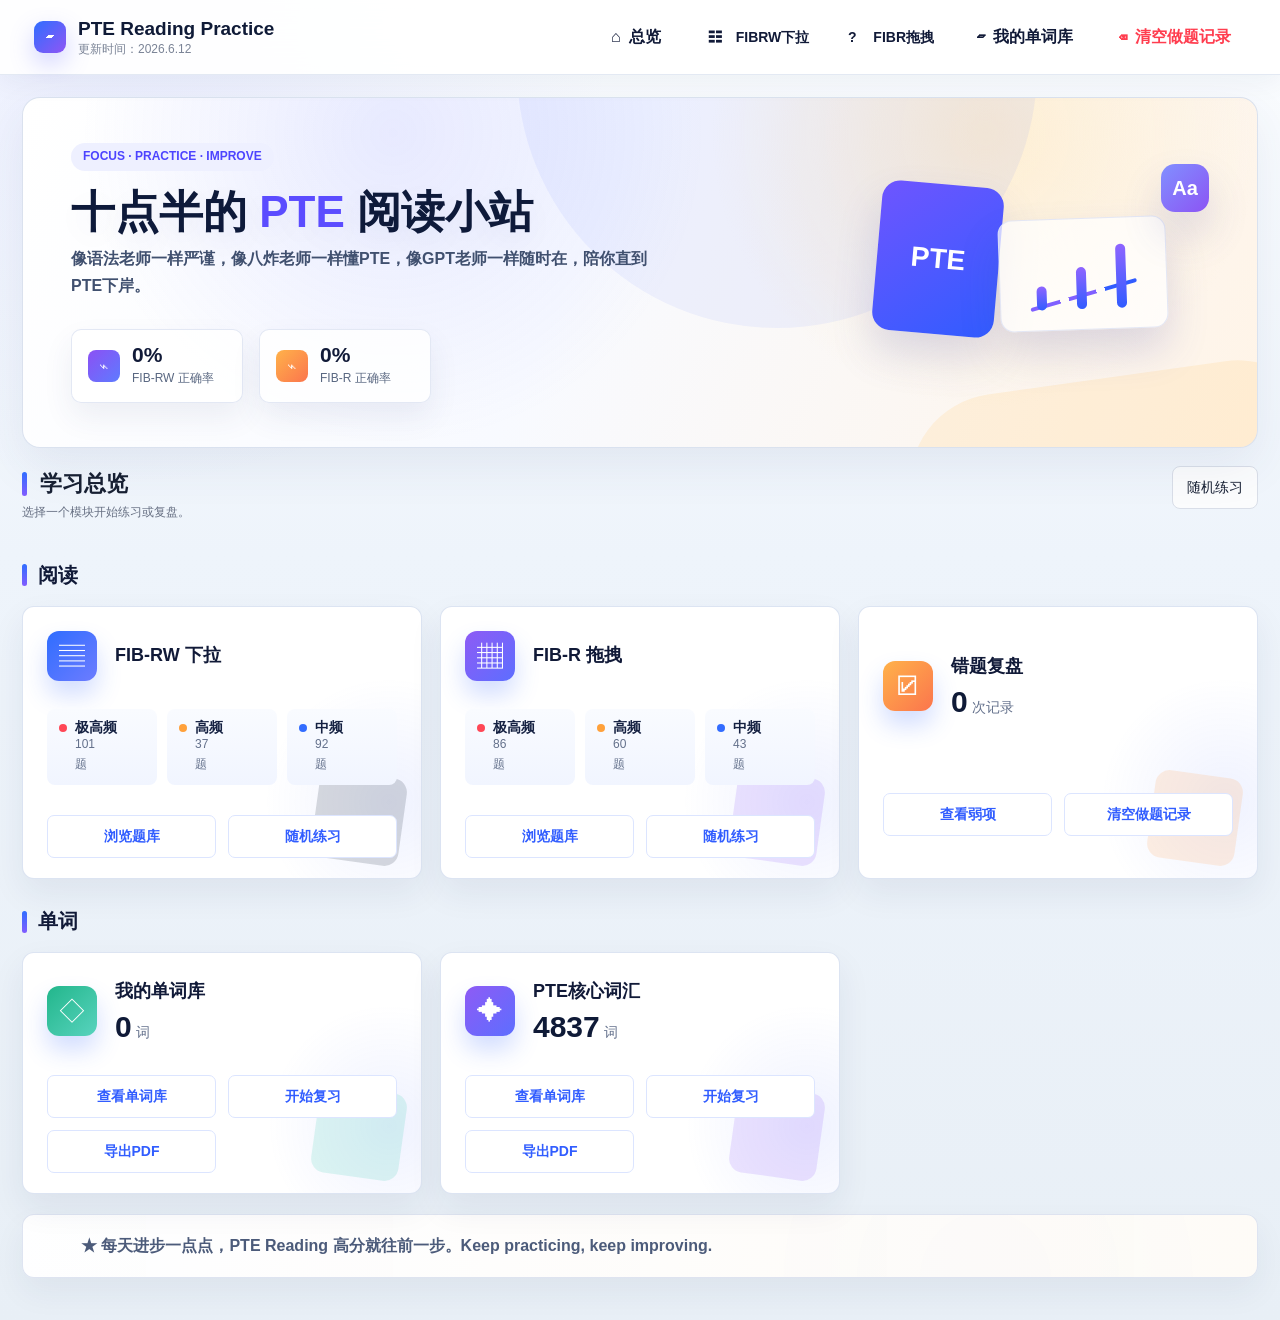
==== commit 596314a3: "Add files via upload" ====
--- a/index.html
+++ b/index.html
@@ -13,7 +13,7 @@
         <div>
         <p class="eyebrow">PTE Reading</p>
         <h1>PTE Reading Practice</h1>
-        <p class="update-stamp">更新时间：2026.6.10</p>
+        <p class="update-stamp">更新时间：2026.6.12</p>
         </div>
       </div>
       <div class="header-actions">
--- a/css/main.css
+++ b/css/main.css
@@ -65,6 +65,68 @@
   color: var(--bad);
 }
 
+.access-locked {
+  overflow: hidden;
+}
+
+.access-gate {
+  position: fixed;
+  inset: 0;
+  z-index: 9999;
+  display: grid;
+  place-items: center;
+  padding: 24px;
+  background: rgba(233, 238, 242, 0.94);
+  backdrop-filter: blur(10px);
+}
+
+.access-card {
+  width: min(520px, 100%);
+  border: 1px solid var(--line);
+  border-radius: 14px;
+  padding: 30px;
+  background: var(--surface);
+  box-shadow: var(--shadow);
+}
+
+.access-card h2 {
+  margin: 0 0 10px;
+  font-size: 30px;
+  line-height: 1.25;
+}
+
+.access-copy {
+  margin: 0 0 20px;
+  color: var(--muted);
+}
+
+.access-form {
+  display: grid;
+  grid-template-columns: minmax(0, 1fr) auto;
+  gap: 10px;
+}
+
+.access-form input {
+  width: 100%;
+  border: 1px solid var(--line);
+  border-radius: 8px;
+  padding: 10px 12px;
+  background: #fff;
+  color: var(--text);
+}
+
+.access-form input:focus {
+  border-color: var(--accent);
+  outline: 2px solid rgba(23, 107, 135, 0.16);
+}
+
+.access-message {
+  min-height: 24px;
+  margin: 12px 0 0;
+  color: var(--bad);
+  font-weight: 700;
+}
+
 .app-header h1,
 .question-toolbar h2,
 .panel h2 {
@@ -186,6 +248,20 @@
   border-radius: 8px;
   padding: 13px 14px;
   background: #ffffff;
+}
+
+.vocab-entry-button {
+  width: 100%;
+  font: inherit;
+  text-align: left;
+  cursor: pointer;
+}
+
+.vocab-entry-button:hover,
+.vocab-entry-button:focus-visible {
+  border-color: var(--accent);
+  background: #eef8fb;
+  outline: none;
 }
 
 .dictionary-item strong {
@@ -472,6 +548,18 @@
   color: var(--bad);
 }
 
+.practice-context {
+  border: 1px solid #b7d7df;
+  border-radius: 8px;
+  padding: 8px 10px;
+  margin: 10px 0 12px;
+  background: #eef8fb;
+  color: var(--accent-dark);
+  font-size: 13px;
+  font-weight: 700;
+  line-height: 1.35;
+}
+
 .search-input {
   width: 100%;
   height: 40px;
@@ -488,7 +576,15 @@
   margin: 10px 0 12px;
 }
 
-.question-status-button {
+.question-frequency-filter {
+  display: grid;
+  grid-template-columns: repeat(2, minmax(0, 1fr));
+  gap: 6px;
+  margin: 10px 0 0;
+}
+
+.question-status-button,
+.question-frequency-button {
   min-height: 34px;
   border: 1px solid var(--line);
   border-radius: 6px;
@@ -498,7 +594,8 @@
   font-size: 14px;
 }
 
-.question-status-button.active {
+.question-status-button.active,
+.question-frequency-button.active {
   border-color: var(--accent);
   background: #eef8fb;
   color: var(--accent-dark);
@@ -685,10 +782,13 @@
 }
 
 .wordbook-item {
+  width: 100%;
   border: 1px solid var(--line);
   border-radius: 6px;
   padding: 7px 9px;
   background: var(--surface-soft);
+  font: inherit;
+  text-align: left;
 }
 
 .wordbook-item strong {
@@ -703,6 +803,31 @@
   font-size: 12px;
   line-height: 1.45;
   margin-top: 3px;
+}
+
+.wordbook-edit-row {
+  display: grid;
+  grid-template-columns: minmax(0, 1fr) auto;
+  gap: 10px;
+  align-items: stretch;
+}
+
+.wordbook-delete-button {
+  border: 1px solid rgba(199, 62, 62, 0.28);
+  border-radius: 6px;
+  padding: 0 14px;
+  background: #fff5f5;
+  color: var(--bad);
+  cursor: pointer;
+  font: inherit;
+  font-weight: 700;
+}
+
+.wordbook-delete-button:hover,
+.wordbook-delete-button:focus-visible {
+  border-color: var(--bad);
+  background: #ffecec;
+  outline: none;
 }
 
 .standalone-actions {
@@ -720,6 +845,38 @@
   font-weight: 700;
 }
 
+.vocab-detail-panel {
+  display: flex;
+  justify-content: space-between;
+  gap: 16px;
+  align-items: flex-start;
+  border: 1px solid #f0cf9d;
+  border-radius: 10px;
+  padding: 18px 20px;
+  margin: 0 0 18px;
+  background: #fffaf0;
+}
+
+.vocab-detail-panel h3 {
+  margin: 2px 0 6px;
+  color: #8b3d12;
+  font-size: 30px;
+  line-height: 1.15;
+}
+
+.vocab-detail-phonetic {
+  margin: 0 0 8px;
+  color: var(--muted);
+  font-size: 16px;
+}
+
+.vocab-detail-meaning {
+  margin: 0;
+  color: var(--ink);
+  font-size: 18px;
+  line-height: 1.55;
+}
+
 .review-start-controls {
   align-items: center;
 }
@@ -762,6 +919,32 @@
   color: var(--muted);
   font-size: 20px;
   margin-top: 12px;
+}
+
+.vocab-review-sound {
+  display: inline-flex;
+  align-items: center;
+  justify-content: center;
+  gap: 6px;
+  min-width: 118px;
+  height: 38px;
+  border: 1px solid #f0cf9d;
+  border-radius: 999px;
+  margin-top: 14px;
+  padding: 0 16px;
+  background: #ffffff;
+  color: #00796b;
+  font-size: 15px;
+  font-weight: 700;
+  line-height: 1;
+  cursor: pointer;
+}
+
+.vocab-review-sound:hover,
+.vocab-review-sound:focus-visible {
+  border-color: #00796b;
+  outline: none;
+  box-shadow: 0 0 0 3px rgba(0, 121, 107, 0.12);
 }
 
 .vocab-review-meta {
@@ -1269,6 +1452,14 @@
   color: #0f1a37;
 }
 
+.update-stamp {
+  margin: 2px 0 0;
+  color: #7a8396;
+  font-size: 12px;
+  line-height: 1.2;
+  white-space: nowrap;
+}
+
 .header-actions {
   gap: 16px;
 }
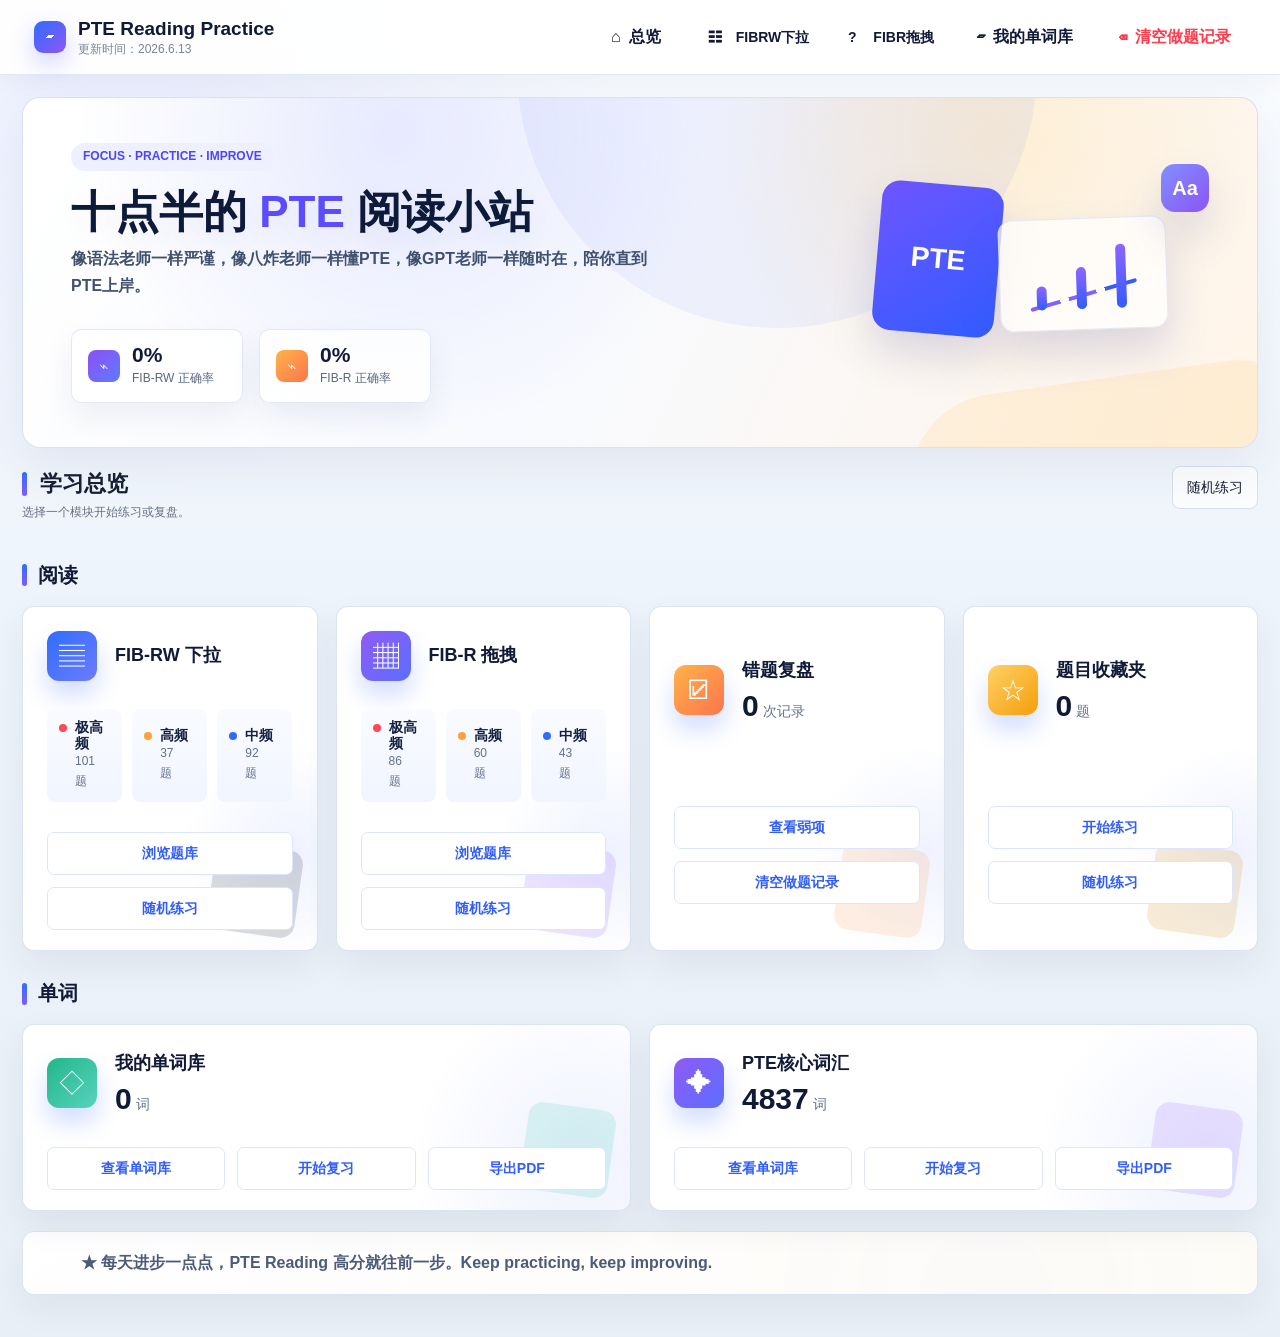
==== commit b09a55a0: "Add files via upload" ====
--- a/index.html
+++ b/index.html
@@ -4,7 +4,7 @@
     <meta charset="UTF-8" />
     <meta name="viewport" content="width=device-width, initial-scale=1.0" />
     <title>PTE Reading Practice</title>
-    <link rel="stylesheet" href="css/main.css?v=vocab-review-phonetic-20260611" />
+    <link rel="stylesheet" href="css/main.css?v=review-dashboard-polish-20260613" />
   </head>
   <body>
     <header class="app-header">
@@ -13,7 +13,7 @@
         <div>
         <p class="eyebrow">PTE Reading</p>
         <h1>PTE Reading Practice</h1>
-        <p class="update-stamp">更新时间：2026.6.12</p>
+        <p class="update-stamp">更新时间：2026.6.13</p>
         </div>
       </div>
       <div class="header-actions">
@@ -38,7 +38,7 @@
         <div class="hero-copy">
         <p class="eyebrow">FOCUS · PRACTICE · IMPROVE</p>
         <h2>十点半的 <span>PTE</span> 阅读小站</h2>
-        <p>像语法老师一样严谨，像八炸老师一样懂PTE，像GPT老师一样随时在，陪你直到PTE下岸。</p>
+        <p>像语法老师一样严谨，像八炸老师一样懂PTE，像GPT老师一样随时在，陪你直到PTE上岸。</p>
         <div class="hero-metrics" aria-label="学习统计">
           <div class="hero-metric">
             <span class="metric-icon purple">⌁</span>
@@ -130,19 +130,31 @@
               </div>
             </article>
 
-            <article class="overview-card overview-card-review">
-              <div class="overview-card-icon">☑</div>
-              <div>
-                <h4>错题复盘</h4>
-                <p><span id="overview-record-count">0</span> 次记录</p>
+            <article class="overview-card overview-card-review">
+              <div class="overview-card-icon">☑</div>
+              <div>
+                <h4>错题复盘</h4>
+                <p><span id="overview-record-count">0</span> 次记录</p>
               </div>
               <div class="overview-card-actions">
                 <button class="secondary-button mini-button" id="overview-review-errors" type="button">查看弱项</button>
-                <button class="ghost-button danger mini-button" id="overview-clear-records" type="button">清空做题记录</button>
-              </div>
-            </article>
-          </div>
-        </section>
+                <button class="ghost-button danger mini-button" id="overview-clear-records" type="button">清空做题记录</button>
+              </div>
+            </article>
+
+            <article class="overview-card overview-card-favorites">
+              <div class="overview-card-icon">☆</div>
+              <div>
+                <h4>题目收藏夹</h4>
+                <p><span id="overview-favorite-count">0</span> 题</p>
+              </div>
+              <div class="overview-card-actions">
+                <button class="secondary-button mini-button" id="overview-start-favorites" type="button">开始练习</button>
+                <button class="secondary-button mini-button" id="overview-random-favorites" type="button">随机练习</button>
+              </div>
+            </article>
+          </div>
+        </section>
 
         <section class="overview-group">
           <h3>单词</h3>
@@ -193,8 +205,8 @@
             <button class="question-status-button active" data-question-status="all" type="button">全部</button>
             <button class="question-status-button" data-question-status="done" type="button">已做</button>
             <button class="question-status-button" data-question-status="undone" type="button">未做</button>
-          </div>
-          <div id="question-list" class="question-list"></div>
+          </div>
+          <div id="question-list" class="question-list"></div>
           <div class="pagination" aria-label="题库分页">
             <button id="prev-page" class="page-button" type="button">上一页</button>
             <span id="page-info" class="page-info">第 1 / 1 页</span>
@@ -205,13 +217,16 @@
       </aside>
 
       <section class="workspace">
-        <div class="question-toolbar">
-          <div>
-            <p id="question-meta" class="eyebrow"></p>
-            <h2 id="question-title"></h2>
-          </div>
-          <div class="score-pill" id="score-pill">未提交</div>
-        </div>
+        <div class="question-toolbar">
+          <div>
+            <p id="question-meta" class="eyebrow"></p>
+            <h2 id="question-title"></h2>
+          </div>
+          <div class="question-toolbar-actions">
+            <button id="favorite-question" class="favorite-question-button" type="button" aria-pressed="false">收藏</button>
+            <div class="score-pill" id="score-pill">未提交</div>
+          </div>
+        </div>
 
         <article id="passage" class="passage"></article>
         <div id="word-card" class="word-card hidden" role="dialog" aria-live="polite"></div>
@@ -272,8 +287,8 @@
     </main>
 
     <main id="review-page" class="standalone-page hidden">
-      <section class="standalone-panel">
-        <div class="section-head">
+      <section class="standalone-panel review-type-panel">
+        <div class="section-head review-type-hero">
           <div>
             <p class="eyebrow">REVIEW</p>
             <h2>错题复盘</h2>
@@ -303,11 +318,30 @@
             <p id="review-type-summary" class="item-meta"></p>
           </div>
           <button id="review-type-back" class="secondary-button mini-button" type="button">返回题型选择</button>
-        </div>
-        <section class="panel">
-          <h2>弱项考点</h2>
-          <div id="review-weakness-list" class="weakness-list"></div>
-        </section>
+        </div>
+        <section class="panel review-accuracy-panel">
+          <div class="section-head compact">
+            <h2>正确率分类</h2>
+            <div class="review-filter-tabs" aria-label="正确率筛选">
+              <button id="review-accuracy-collapse" class="mini-button secondary-button" type="button" data-review-accuracy="">收回</button>
+              <button id="review-accuracy-low" class="mini-button secondary-button" type="button" data-review-accuracy="low">40%以下</button>
+              <button id="review-accuracy-mid" class="mini-button secondary-button" type="button" data-review-accuracy="mid">40%-80%</button>
+              <button id="review-accuracy-high" class="mini-button secondary-button" type="button" data-review-accuracy="high">80%以上</button>
+            </div>
+          </div>
+          <div id="review-accuracy-question-list" class="review-question-list"></div>
+          <div class="pagination standalone-pagination" aria-label="review accuracy pagination">
+            <button id="review-accuracy-prev-page" class="page-button" type="button">上一页</button>
+            <span id="review-accuracy-page-info" class="page-info">第 1 / 1 页</span>
+            <button id="review-accuracy-next-page" class="page-button" type="button">下一页</button>
+          </div>
+        </section>
+        <section class="panel review-weakness-panel">
+          <div class="section-head compact">
+            <h2>弱项考点</h2>
+          </div>
+          <div id="review-weakness-list" class="weakness-list"></div>
+        </section>
       </section>
     </main>
 
@@ -448,6 +482,6 @@
     <script src="data/wordlists/local_dictionary.js"></script>
     <script src="data/wordlists/ielts_core_vocab.js"></script>
     <script src="data/questions.js?v=current-sources-20260612"></script>
-    <script src="js/app.js?v=vocab-review-phonetic-20260611"></script>
+  <script src="js/app.js?v=review-dashboard-polish-20260613"></script>
   </body>
 </html>
--- a/css/main.css
+++ b/css/main.css
@@ -231,6 +231,177 @@
   font-weight: 700;
 }
 
+.review-type-panel {
+  padding: 0;
+  overflow: hidden;
+  background:
+    radial-gradient(circle at 78% 12%, rgba(119, 100, 255, 0.16), transparent 26%),
+    linear-gradient(180deg, #fbfcff 0%, #ffffff 34%, #fbfcff 100%);
+}
+
+.review-type-panel > .panel {
+  margin: 0 32px 18px;
+}
+
+.review-type-panel > .panel:last-child {
+  margin-bottom: 32px;
+}
+
+.review-type-hero {
+  min-height: 160px;
+  margin: 0;
+  padding: 34px 38px 28px;
+  background:
+    linear-gradient(120deg, rgba(255, 255, 255, 0.94), rgba(247, 249, 255, 0.82)),
+    radial-gradient(circle at 78% 48%, rgba(104, 86, 255, 0.2), transparent 22%);
+}
+
+.review-type-hero .eyebrow {
+  color: #5a4bff;
+  font-weight: 800;
+}
+
+.review-type-hero h2 {
+  font-size: 34px;
+  line-height: 1.2;
+  margin-bottom: 10px;
+}
+
+.review-accuracy-panel,
+.review-weakness-panel {
+  border-radius: 14px;
+  background: rgba(255, 255, 255, 0.96);
+  box-shadow: 0 18px 44px rgba(56, 73, 117, 0.08);
+}
+
+.review-accuracy-panel .section-head.compact,
+.review-weakness-panel .section-head.compact {
+  align-items: center;
+  padding-bottom: 8px;
+}
+
+.review-accuracy-panel h2,
+.review-weakness-panel h2 {
+  position: relative;
+  padding-left: 40px;
+}
+
+.review-accuracy-panel h2::before,
+.review-weakness-panel h2::before {
+  content: "";
+  position: absolute;
+  left: 0;
+  top: 50%;
+  width: 28px;
+  height: 28px;
+  border-radius: 8px;
+  transform: translateY(-50%);
+  background: linear-gradient(135deg, #f2efff, #ffffff);
+  box-shadow: inset 0 0 0 1px #ece8ff;
+}
+
+.review-weakness-panel h2::before {
+  background: linear-gradient(135deg, #f5f1ff, #ffffff);
+}
+
+.review-accuracy-panel .review-filter-tabs {
+  gap: 12px;
+}
+
+.review-accuracy-panel .mini-button {
+  min-width: 108px;
+  height: 42px;
+  border-radius: 10px;
+  background: #ffffff;
+}
+
+.review-accuracy-panel .mini-button.active {
+  border-color: #725cff;
+  background: #ffffff;
+  color: #5b45f0;
+  box-shadow: 0 8px 18px rgba(91, 69, 240, 0.12);
+}
+
+.review-accuracy-panel .item-meta {
+  margin-top: 14px;
+  font-size: 14px;
+}
+
+.review-weakness-panel .weakness-list {
+  gap: 10px;
+}
+
+.review-weakness-row {
+  display: grid;
+  grid-template-columns: 34px minmax(120px, 1.4fr) 86px 86px 98px minmax(140px, 0.8fr) 54px 18px;
+  align-items: center;
+  gap: 12px;
+  min-height: 54px;
+  padding: 10px 14px;
+  border-radius: 10px;
+  background: #ffffff;
+  box-shadow: 0 1px 0 rgba(20, 32, 52, 0.03);
+}
+
+.review-weakness-row:hover {
+  border-color: #cfd9ee;
+  background: #fbfdff;
+}
+
+.weakness-icon {
+  width: 28px;
+  height: 28px;
+  border-radius: 8px;
+  background: #f0edff;
+}
+
+.weakness-icon-1 { background: linear-gradient(135deg, #eeeaff, #ffffff); }
+.weakness-icon-2 { background: linear-gradient(135deg, #dcf8ef, #ffffff); }
+.weakness-icon-3 { background: linear-gradient(135deg, #fff2cf, #ffffff); }
+.weakness-icon-4 { background: linear-gradient(135deg, #e2f1ff, #ffffff); }
+.weakness-icon-5 { background: linear-gradient(135deg, #ffe3e8, #ffffff); }
+.weakness-icon-6 { background: linear-gradient(135deg, #eee8ff, #ffffff); }
+.weakness-icon-7 { background: linear-gradient(135deg, #ffe9dd, #ffffff); }
+.weakness-icon-8 { background: linear-gradient(135deg, #dff8ee, #ffffff); }
+.weakness-icon-default { background: linear-gradient(135deg, #eef2f7, #ffffff); }
+
+.weakness-name {
+  color: var(--ink);
+  font-weight: 800;
+}
+
+.weakness-count,
+.weakness-rate-label {
+  color: var(--muted);
+  font-size: 14px;
+}
+
+.weakness-progress {
+  height: 7px;
+  border-radius: 999px;
+  background: #edeefe;
+  overflow: hidden;
+}
+
+.weakness-progress span {
+  display: block;
+  height: 100%;
+  border-radius: inherit;
+  background: linear-gradient(90deg, #6f5cff, #30c7b5);
+}
+
+.weakness-rate {
+  color: #5b45f0;
+  font-size: 14px;
+  font-weight: 800;
+}
+
+.weakness-arrow {
+  color: var(--muted);
+  font-size: 24px;
+  line-height: 1;
+}
+
 .standalone-search {
   height: 48px;
   margin: 8px 0 18px;
@@ -362,7 +533,7 @@
 
 .overview-card-grid {
   display: grid;
-  grid-template-columns: repeat(3, minmax(0, 1fr));
+  grid-template-columns: repeat(auto-fit, minmax(280px, 1fr));
   gap: 18px;
 }
 
@@ -528,6 +699,30 @@
   padding: 18px 20px;
 }
 
+.question-toolbar-actions {
+  display: flex;
+  align-items: center;
+  gap: 10px;
+}
+
+.favorite-question-button {
+  min-width: 76px;
+  border: 1px solid var(--line);
+  border-radius: 999px;
+  padding: 7px 12px;
+  background: #ffffff;
+  color: var(--text);
+  cursor: pointer;
+  white-space: nowrap;
+}
+
+.favorite-question-button.active {
+  border-color: #f2d8a6;
+  background: #fff7df;
+  color: #8b3d12;
+  font-weight: 700;
+}
+
 .score-pill {
   min-width: 96px;
   border-radius: 999px;
@@ -573,7 +768,11 @@
   display: grid;
   grid-template-columns: repeat(3, minmax(0, 1fr));
   gap: 6px;
-  margin: 10px 0 12px;
+  margin: 8px 0 12px;
+  padding: 8px;
+  border: 1px solid var(--line);
+  border-radius: 8px;
+  background: #f8fbff;
 }
 
 .question-frequency-filter {
@@ -581,6 +780,10 @@
   grid-template-columns: repeat(2, minmax(0, 1fr));
   gap: 6px;
   margin: 10px 0 0;
+  padding: 8px;
+  border: 1px solid var(--line);
+  border-radius: 8px;
+  background: #f8fbff;
 }
 
 .question-status-button,
@@ -1790,7 +1993,7 @@
 }
 
 .overview-card-grid {
-  grid-template-columns: repeat(3, minmax(0, 1fr));
+  grid-template-columns: repeat(auto-fit, minmax(280px, 1fr));
   gap: 18px;
 }
 
@@ -1933,6 +2136,10 @@
   background: linear-gradient(135deg, #ffb24a, #fb754d);
 }
 
+.overview-card-favorites .overview-card-icon {
+  background: linear-gradient(135deg, #ffd166, #f59e0b);
+}
+
 .overview-card-wordbook .overview-card-icon {
   background: linear-gradient(135deg, #22b68b, #58d3be);
 }
@@ -1944,6 +2151,10 @@
 
 .overview-card-review {
   color: #ff9d4d;
+}
+
+.overview-card-favorites {
+  color: #d18a00;
 }
 
 .overview-card-wordbook {
@@ -2032,6 +2243,57 @@
     overflow: visible;
   }
 
+  .review-type-panel > .panel {
+    margin: 0 16px 16px;
+  }
+
+  .review-type-panel > .panel:last-child {
+    margin-bottom: 16px;
+  }
+
+  .review-type-hero {
+    min-height: auto;
+    padding: 26px 20px 22px;
+  }
+
+  .review-type-hero h2 {
+    font-size: 28px;
+  }
+
+  .review-accuracy-panel .section-head.compact {
+    align-items: flex-start;
+  }
+
+  .review-accuracy-panel .review-filter-tabs {
+    width: 100%;
+  }
+
+  .review-accuracy-panel .mini-button {
+    flex: 1 1 110px;
+  }
+
+  .review-weakness-row {
+    grid-template-columns: 30px minmax(0, 1fr) auto;
+    gap: 8px 10px;
+    padding: 12px;
+  }
+
+  .weakness-name {
+    grid-column: 2;
+  }
+
+  .weakness-count,
+  .weakness-rate-label,
+  .weakness-progress,
+  .weakness-rate {
+    grid-column: 2 / -1;
+  }
+
+  .weakness-arrow {
+    grid-column: 3;
+    grid-row: 1;
+  }
+
 }
 
 @media (max-width: 640px) {
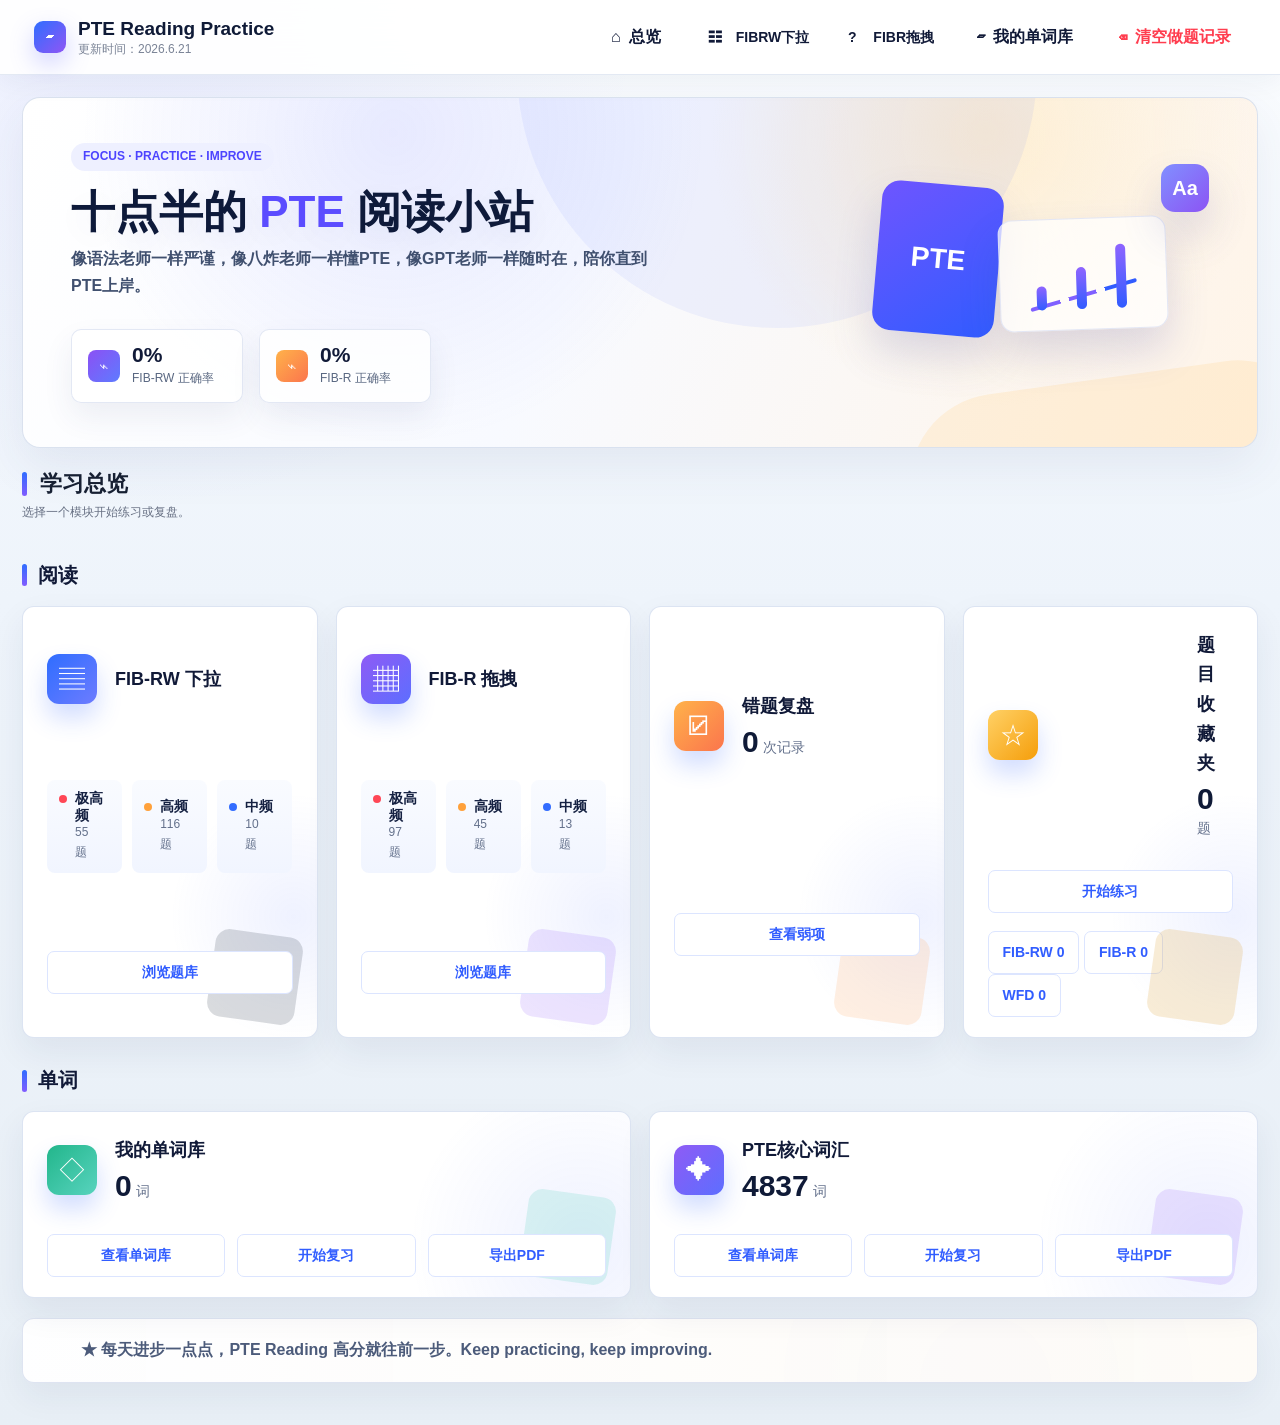
==== commit cc437c41: "Add files via upload" ====
--- a/index.html
+++ b/index.html
@@ -4,7 +4,7 @@
     <meta charset="UTF-8" />
     <meta name="viewport" content="width=device-width, initial-scale=1.0" />
     <title>PTE Reading Practice</title>
-    <link rel="stylesheet" href="css/main.css?v=review-dashboard-polish-20260613" />
+    <link rel="stylesheet" href="css/main.css?v=lookup-capture-20260621" />
   </head>
   <body>
     <header class="app-header">
@@ -13,7 +13,7 @@
         <div>
         <p class="eyebrow">PTE Reading</p>
         <h1>PTE Reading Practice</h1>
-        <p class="update-stamp">更新时间：2026.6.13</p>
+        <p class="update-stamp">更新时间：2026.6.21</p>
         </div>
       </div>
       <div class="header-actions">
@@ -38,7 +38,7 @@
         <div class="hero-copy">
         <p class="eyebrow">FOCUS · PRACTICE · IMPROVE</p>
         <h2>十点半的 <span>PTE</span> 阅读小站</h2>
-        <p>像语法老师一样严谨，像八炸老师一样懂PTE，像GPT老师一样随时在，陪你直到PTE上岸。</p>
+        <p>像语法老师一样严谨，像八炸老师一样懂PTE，像GPT老师一样随时在，陪你直到PTE上岸。</p>
         <div class="hero-metrics" aria-label="学习统计">
           <div class="hero-metric">
             <span class="metric-icon purple">⌁</span>
@@ -72,19 +72,16 @@
             <h2>学习总览</h2>
             <p class="item-meta">选择一个模块开始练习或复盘。</p>
           </div>
-          <div class="mini-actions">
-            <button id="overview-random" class="secondary-button mini-button" type="button">随机练习</button>
-          </div>
         </div>
 
         <section class="overview-group">
           <h3>阅读</h3>
           <div class="overview-card-grid">
             <article class="overview-card overview-card-fibrw">
-              <div class="overview-card-icon">▤</div>
-              <div>
-                <h4>FIB-RW 下拉</h4>
-              </div>
+              <div class="overview-card-icon">▤</div>
+              <div>
+                <h4>FIB-RW 下拉</h4>
+              </div>
               <div class="overview-frequency-links" aria-label="FIB-RW 预测频率">
                 <button class="frequency-link-button" id="overview-fibrw-very-high" type="button">
                   <strong>极高频</strong>
@@ -101,15 +98,14 @@
               </div>
               <div class="overview-card-actions">
                 <button class="secondary-button mini-button" id="overview-start-fibrw" type="button">浏览题库</button>
-                <button class="secondary-button mini-button" id="overview-random-fibrw" type="button">随机练习</button>
               </div>
             </article>
 
             <article class="overview-card overview-card-fibr">
-              <div class="overview-card-icon">▦</div>
-              <div>
-                <h4>FIB-R 拖拽</h4>
-              </div>
+              <div class="overview-card-icon">▦</div>
+              <div>
+                <h4>FIB-R 拖拽</h4>
+              </div>
               <div class="overview-frequency-links" aria-label="FIB-R 预测频率">
                 <button class="frequency-link-button" id="overview-fibr-very-high" type="button">
                   <strong>极高频</strong>
@@ -126,35 +122,37 @@
               </div>
               <div class="overview-card-actions">
                 <button class="secondary-button mini-button" id="overview-start-fibr" type="button">浏览题库</button>
-                <button class="secondary-button mini-button" id="overview-random-fibr" type="button">随机练习</button>
               </div>
             </article>
 
-            <article class="overview-card overview-card-review">
-              <div class="overview-card-icon">☑</div>
-              <div>
-                <h4>错题复盘</h4>
-                <p><span id="overview-record-count">0</span> 次记录</p>
+            <article class="overview-card overview-card-review">
+              <div class="overview-card-icon">☑</div>
+              <div>
+                <h4>错题复盘</h4>
+                <p><span id="overview-record-count">0</span> 次记录</p>
               </div>
               <div class="overview-card-actions">
                 <button class="secondary-button mini-button" id="overview-review-errors" type="button">查看弱项</button>
-                <button class="ghost-button danger mini-button" id="overview-clear-records" type="button">清空做题记录</button>
-              </div>
-            </article>
-
-            <article class="overview-card overview-card-favorites">
-              <div class="overview-card-icon">☆</div>
-              <div>
-                <h4>题目收藏夹</h4>
-                <p><span id="overview-favorite-count">0</span> 题</p>
-              </div>
-              <div class="overview-card-actions">
-                <button class="secondary-button mini-button" id="overview-start-favorites" type="button">开始练习</button>
-                <button class="secondary-button mini-button" id="overview-random-favorites" type="button">随机练习</button>
-              </div>
-            </article>
-          </div>
-        </section>
+              </div>
+            </article>
+
+            <article class="overview-card overview-card-favorites">
+              <div class="overview-card-icon">☆</div>
+              <div>
+                <h4>题目收藏夹</h4>
+                <p><span id="overview-favorite-count">0</span> 题</p>
+              </div>
+              <div class="overview-card-actions">
+                <button class="secondary-button mini-button" id="overview-start-favorites" type="button">开始练习</button>
+              </div>
+              <div class="favorite-category-actions" id="overview-favorite-categories" aria-label="题目收藏分类">
+                <button class="secondary-button mini-button" id="overview-favorites-fibrw" type="button">FIB-RW <span id="overview-favorite-fibrw-count">0</span></button>
+                <button class="secondary-button mini-button" id="overview-favorites-fibr" type="button">FIB-R <span id="overview-favorite-fibr-count">0</span></button>
+                <button class="secondary-button mini-button" id="overview-favorites-wfd" type="button">WFD <span id="overview-favorite-wfd-count">0</span></button>
+              </div>
+            </article>
+          </div>
+        </section>
 
         <section class="overview-group">
           <h3>单词</h3>
@@ -192,21 +190,21 @@
     <main id="practice-page" class="layout hidden">
       <aside class="sidebar">
         <section class="panel">
-          <h2>题库</h2>
-          <div id="practice-context" class="practice-context hidden"></div>
-          <input id="search-input" class="search-input" type="search" placeholder="搜索题目" />
-          <div class="question-frequency-filter" aria-label="题库频率筛选">
-            <button class="question-frequency-button active" data-question-frequency="" type="button">所有题库</button>
-            <button class="question-frequency-button" data-question-frequency="极高频" type="button">极高频</button>
-            <button class="question-frequency-button" data-question-frequency="高频" type="button">高频</button>
-            <button class="question-frequency-button" data-question-frequency="中频" type="button">中频</button>
-          </div>
-          <div class="question-status-filter" aria-label="做题状态筛选">
-            <button class="question-status-button active" data-question-status="all" type="button">全部</button>
-            <button class="question-status-button" data-question-status="done" type="button">已做</button>
-            <button class="question-status-button" data-question-status="undone" type="button">未做</button>
-          </div>
-          <div id="question-list" class="question-list"></div>
+          <h2>题库</h2>
+          <div id="practice-context" class="practice-context hidden"></div>
+          <input id="search-input" class="search-input" type="search" placeholder="搜索题目" />
+          <div class="question-frequency-filter" aria-label="题库频率筛选">
+            <button class="question-frequency-button active" data-question-frequency="" type="button">所有题库</button>
+            <button class="question-frequency-button" data-question-frequency="极高频" type="button">极高频</button>
+            <button class="question-frequency-button" data-question-frequency="高频" type="button">高频</button>
+            <button class="question-frequency-button" data-question-frequency="中频" type="button">中频</button>
+          </div>
+          <div class="question-status-filter" aria-label="做题状态筛选">
+            <button class="question-status-button active" data-question-status="all" type="button">全部</button>
+            <button class="question-status-button" data-question-status="done" type="button">已做</button>
+            <button class="question-status-button" data-question-status="undone" type="button">未做</button>
+          </div>
+          <div id="question-list" class="question-list"></div>
           <div class="pagination" aria-label="题库分页">
             <button id="prev-page" class="page-button" type="button">上一页</button>
             <span id="page-info" class="page-info">第 1 / 1 页</span>
@@ -217,16 +215,17 @@
       </aside>
 
       <section class="workspace">
-        <div class="question-toolbar">
-          <div>
-            <p id="question-meta" class="eyebrow"></p>
-            <h2 id="question-title"></h2>
-          </div>
-          <div class="question-toolbar-actions">
-            <button id="favorite-question" class="favorite-question-button" type="button" aria-pressed="false">收藏</button>
-            <div class="score-pill" id="score-pill">未提交</div>
-          </div>
-        </div>
+        <div class="question-toolbar">
+          <div>
+            <p id="question-meta" class="eyebrow"></p>
+            <h2 id="question-title"></h2>
+          </div>
+          <div class="question-toolbar-actions">
+            <div class="question-timer" id="question-timer" aria-live="polite">答题时间：00:00</div>
+            <button id="favorite-question" class="favorite-question-button" type="button" aria-pressed="false">收藏</button>
+            <div class="score-pill" id="score-pill">未提交</div>
+          </div>
+        </div>
 
         <article id="passage" class="passage"></article>
         <div id="word-card" class="word-card hidden" role="dialog" aria-live="polite"></div>
@@ -237,7 +236,16 @@
           <button id="submit-answer" class="primary-button" type="button">提交答案</button>
           <button id="retry-question" class="secondary-button" type="button">重做本题</button>
           <button id="toggle-analysis" class="secondary-button" type="button">查看解析与翻译</button>
-        </div>
+          <button id="toggle-current-history" class="secondary-button" type="button">练习记录</button>
+        </div>
+
+        <section id="current-history-panel" class="current-history-panel hidden">
+          <div class="practice-discussion-title">
+            <span></span>
+            <strong>练习记录</strong>
+          </div>
+          <div id="current-history-list" class="current-history-list"></div>
+        </section>
 
         <section id="analysis-panel" class="analysis-grid hidden">
           <div class="panel">
@@ -286,9 +294,36 @@
       </section>
     </main>
 
+    <main id="history-page" class="standalone-page hidden">
+      <section class="standalone-panel">
+        <div class="section-head">
+          <div>
+            <p class="eyebrow">HISTORY</p>
+            <h2>答题历史</h2>
+            <p id="history-summary" class="item-meta"></p>
+          </div>
+          <div class="mini-actions">
+            <button id="history-back-practice" class="secondary-button mini-button" type="button">返回题库练习</button>
+            <button id="history-clear-records" class="ghost-button danger mini-button" type="button">清空做题记录</button>
+          </div>
+        </div>
+        <div class="history-filter-tabs" aria-label="答题历史筛选">
+          <button id="history-filter-all" class="mini-button secondary-button active" type="button" data-history-type="">全部</button>
+          <button id="history-filter-fibrw" class="mini-button secondary-button" type="button" data-history-type="FIB_RW">FIB-RW</button>
+          <button id="history-filter-fibr" class="mini-button secondary-button" type="button" data-history-type="FIB_R">FIB-R</button>
+        </div>
+        <div id="history-list" class="history-list"></div>
+        <div class="pagination standalone-pagination" aria-label="答题历史分页">
+          <button id="history-prev-page" class="page-button" type="button">上一页</button>
+          <span id="history-page-info" class="page-info">第 1 / 1 页</span>
+          <button id="history-next-page" class="page-button" type="button">下一页</button>
+        </div>
+      </section>
+    </main>
+
     <main id="review-page" class="standalone-page hidden">
-      <section class="standalone-panel review-type-panel">
-        <div class="section-head review-type-hero">
+      <section class="standalone-panel review-type-panel">
+        <div class="section-head review-type-hero">
           <div>
             <p class="eyebrow">REVIEW</p>
             <h2>错题复盘</h2>
@@ -305,6 +340,10 @@
             <strong>FIB-R 拖拽</strong>
             <span id="review-fibr-summary">0 次记录</span>
           </button>
+          <button id="review-open-wfd" class="review-choice-card" type="button">
+            <strong>WFD 听写</strong>
+            <span id="review-wfd-summary">0 次记录</span>
+          </button>
         </div>
       </section>
     </main>
@@ -318,30 +357,30 @@
             <p id="review-type-summary" class="item-meta"></p>
           </div>
           <button id="review-type-back" class="secondary-button mini-button" type="button">返回题型选择</button>
-        </div>
-        <section class="panel review-accuracy-panel">
-          <div class="section-head compact">
-            <h2>正确率分类</h2>
-            <div class="review-filter-tabs" aria-label="正确率筛选">
-              <button id="review-accuracy-collapse" class="mini-button secondary-button" type="button" data-review-accuracy="">收回</button>
-              <button id="review-accuracy-low" class="mini-button secondary-button" type="button" data-review-accuracy="low">40%以下</button>
-              <button id="review-accuracy-mid" class="mini-button secondary-button" type="button" data-review-accuracy="mid">40%-80%</button>
-              <button id="review-accuracy-high" class="mini-button secondary-button" type="button" data-review-accuracy="high">80%以上</button>
-            </div>
-          </div>
-          <div id="review-accuracy-question-list" class="review-question-list"></div>
-          <div class="pagination standalone-pagination" aria-label="review accuracy pagination">
-            <button id="review-accuracy-prev-page" class="page-button" type="button">上一页</button>
-            <span id="review-accuracy-page-info" class="page-info">第 1 / 1 页</span>
-            <button id="review-accuracy-next-page" class="page-button" type="button">下一页</button>
-          </div>
-        </section>
-        <section class="panel review-weakness-panel">
-          <div class="section-head compact">
-            <h2>弱项考点</h2>
-          </div>
-          <div id="review-weakness-list" class="weakness-list"></div>
-        </section>
+        </div>
+        <section class="panel review-accuracy-panel">
+          <div class="section-head compact">
+            <h2>正确率分类</h2>
+            <div class="review-filter-tabs" aria-label="正确率筛选">
+              <button id="review-accuracy-collapse" class="mini-button secondary-button" type="button" data-review-accuracy="">收回</button>
+              <button id="review-accuracy-low" class="mini-button secondary-button" type="button" data-review-accuracy="low">40%以下</button>
+              <button id="review-accuracy-mid" class="mini-button secondary-button" type="button" data-review-accuracy="mid">40%-80%</button>
+              <button id="review-accuracy-high" class="mini-button secondary-button" type="button" data-review-accuracy="high">80%以上</button>
+            </div>
+          </div>
+          <div id="review-accuracy-question-list" class="review-question-list"></div>
+          <div class="pagination standalone-pagination" aria-label="review accuracy pagination">
+            <button id="review-accuracy-prev-page" class="page-button" type="button">上一页</button>
+            <span id="review-accuracy-page-info" class="page-info">第 1 / 1 页</span>
+            <button id="review-accuracy-next-page" class="page-button" type="button">下一页</button>
+          </div>
+        </section>
+        <section class="panel review-weakness-panel">
+          <div class="section-head compact">
+            <h2>弱项考点</h2>
+          </div>
+          <div id="review-weakness-list" class="weakness-list"></div>
+        </section>
       </section>
     </main>
 
@@ -481,7 +520,8 @@
 
     <script src="data/wordlists/local_dictionary.js"></script>
     <script src="data/wordlists/ielts_core_vocab.js"></script>
-    <script src="data/questions.js?v=current-sources-20260612"></script>
-  <script src="js/app.js?v=review-dashboard-polish-20260613"></script>
+    <script src="data/questions.js?v=fibr-june-lower-q16q88-fix-20260621"></script>
+    <script src="data/wfd.js?v=wfd-periods-20260620"></script>
+    <script src="js/app.js?v=questions-data-alias-fix-20260622"></script>
   </body>
 </html>
--- a/css/main.css
+++ b/css/main.css
@@ -1455,10 +1455,25 @@
   cursor: grab;
   font-size: 16px;
   line-height: 1.25;
+  touch-action: none;
+  user-select: none;
 }
 
 .drag-token:active {
   cursor: grabbing;
+}
+
+.drag-token.dragging {
+  opacity: 0.45;
+}
+
+.drag-token-ghost {
+  position: fixed;
+  z-index: 9999;
+  pointer-events: none;
+  transform: translate(-50%, -50%);
+  box-shadow: 0 14px 30px rgba(31, 46, 85, 0.18);
+  opacity: 0.94;
 }
 
 .drag-token.selected {
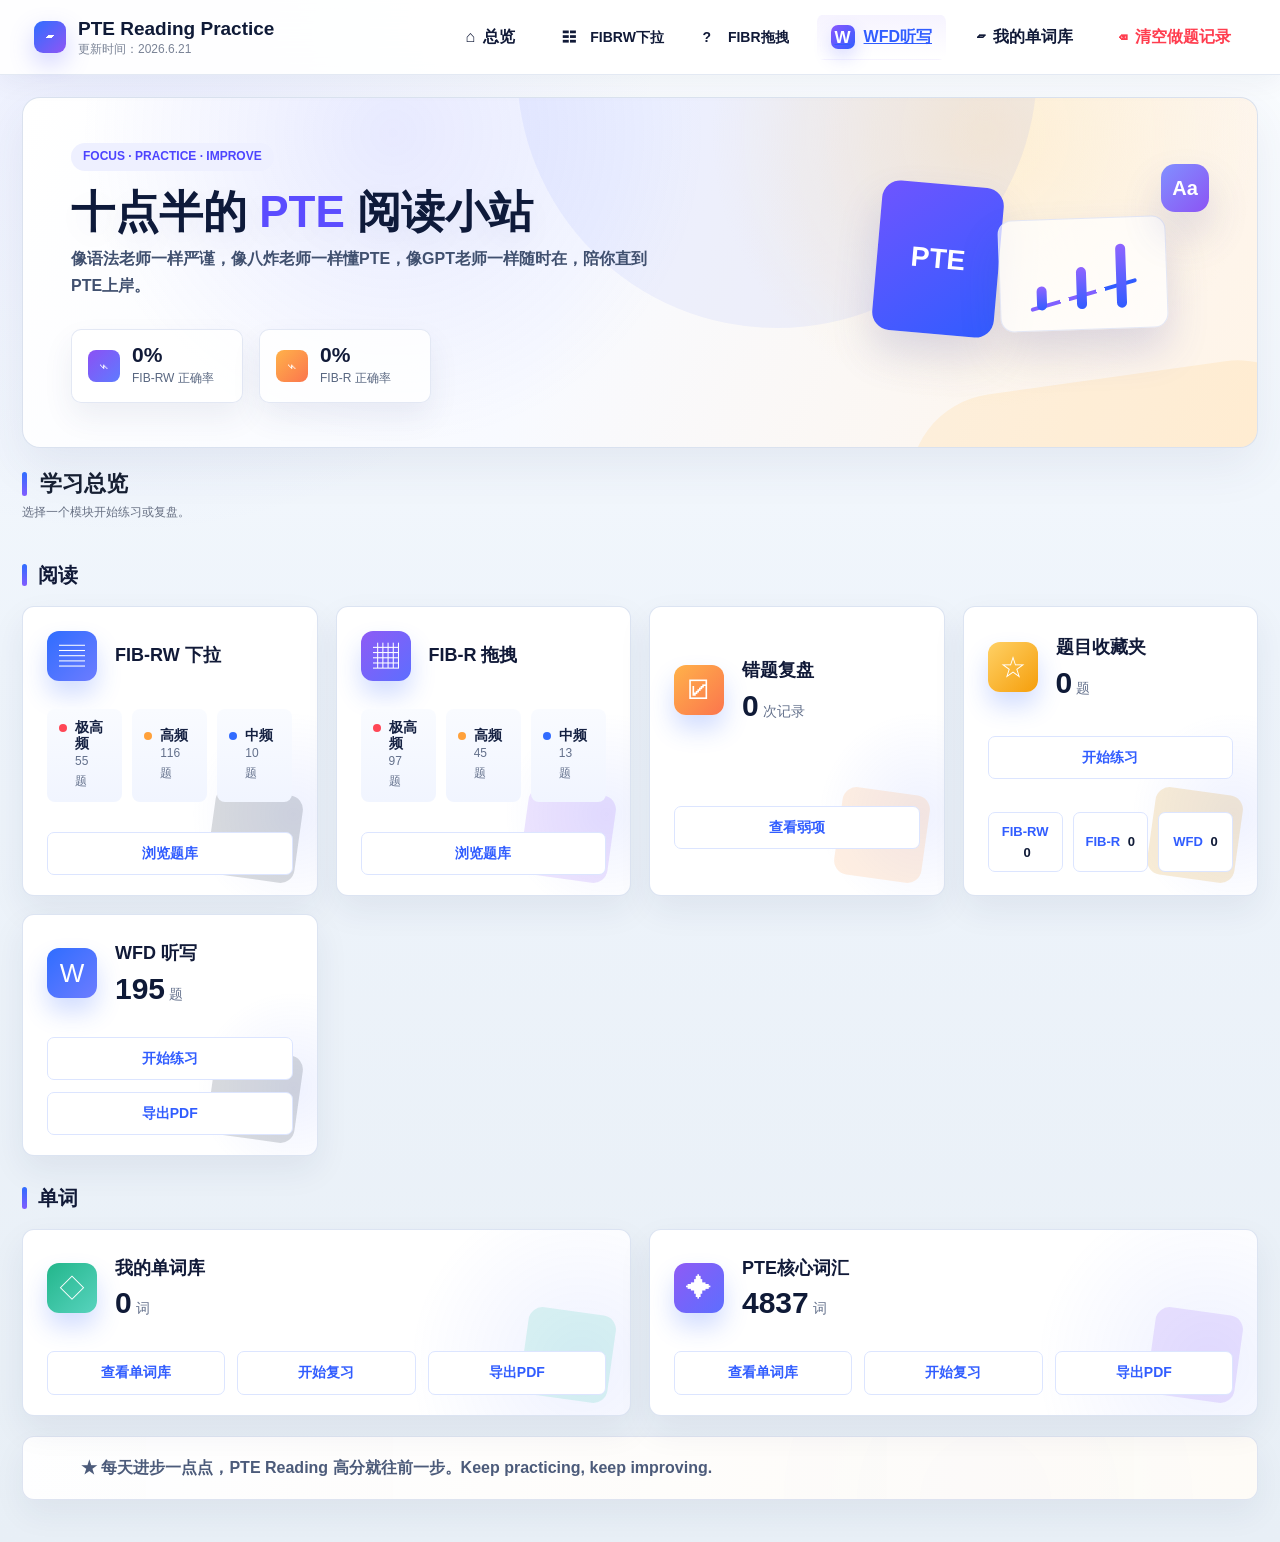
==== commit 4bcd4dd0: "Add files via upload" ====
--- a/index.html
+++ b/index.html
@@ -520,8 +520,8 @@
 
     <script src="data/wordlists/local_dictionary.js"></script>
     <script src="data/wordlists/ielts_core_vocab.js"></script>
-    <script src="data/questions.js?v=fibr-june-lower-q16q88-fix-20260621"></script>
+    <script src="data/questions.js?v=fibr-146-neuroscientists-patch-20260624"></script>
     <script src="data/wfd.js?v=wfd-periods-20260620"></script>
-    <script src="js/app.js?v=questions-data-alias-fix-20260622"></script>
+    <script src="js/app.js?v=access-gate-enabled-20260624"></script>
   </body>
 </html>
--- a/css/main.css
+++ b/css/main.css
@@ -65,6 +65,553 @@
   color: var(--bad);
 }
 
+.wfd-layout {
+  display: grid;
+  grid-template-columns: minmax(280px, 360px) minmax(0, 1fr);
+  gap: 22px;
+  padding: 24px 32px 48px;
+}
+
+.wfd-sidebar .panel {
+  position: sticky;
+  top: 18px;
+  max-height: calc(100vh - 48px);
+  overflow: hidden;
+}
+
+.wfd-sidebar .question-list {
+  max-height: calc(100vh - 170px);
+  overflow: auto;
+}
+
+.wfd-practice-panel {
+  border: 1px solid var(--line);
+  border-radius: 8px;
+  padding: 24px;
+  background: var(--surface);
+  box-shadow: var(--shadow);
+}
+
+.wfd-audio-row {
+  display: flex;
+  align-items: center;
+  flex-wrap: wrap;
+  gap: 10px;
+  margin-bottom: 14px;
+}
+
+.wfd-answer-input {
+  width: 100%;
+  min-height: 160px;
+  resize: vertical;
+  border: 1px solid var(--line);
+  border-radius: 8px;
+  padding: 14px 16px;
+  background: #fff;
+  color: var(--text);
+  font-size: 18px;
+  line-height: 1.6;
+}
+
+.wfd-answer-input:focus {
+  border-color: var(--accent);
+  outline: 2px solid rgba(23, 107, 135, 0.16);
+}
+
+.wfd-result,
+.wfd-answer {
+  margin-top: 16px;
+  border: 1px solid var(--line);
+  border-radius: 8px;
+  padding: 16px;
+  background: var(--reading-surface);
+}
+
+.wfd-compare {
+  margin-top: 10px;
+}
+
+.wfd-word-ok,
+.wfd-word-extra,
+.wfd-word-miss,
+.wfd-word-answer {
+  display: inline-block;
+  margin: 2px 3px 2px 0;
+  border: 1px solid transparent;
+  border-radius: 6px;
+  padding: 1px 5px;
+  font: inherit;
+  line-height: 1.35;
+  cursor: pointer;
+}
+
+.wfd-word-ok {
+  background: rgba(22, 132, 91, 0.16);
+  color: var(--ok);
+}
+
+.wfd-word-extra {
+  background: rgba(23, 107, 135, 0.14);
+  color: var(--accent-dark);
+}
+
+.wfd-word-miss {
+  background: rgba(199, 62, 62, 0.14);
+  color: var(--bad);
+}
+
+.wfd-word-answer {
+  background: rgba(22, 132, 91, 0.12);
+  color: var(--ok);
+  font-weight: 700;
+}
+
+.wfd-lookup-word:hover,
+.wfd-lookup-word.selected {
+  border-color: rgba(91, 102, 255, 0.42);
+  box-shadow: 0 0 0 2px rgba(91, 102, 255, 0.12);
+}
+
+.wfd-page .word-card {
+  z-index: 80;
+}
+
+body.wfd-page {
+  background: #f4f6ff;
+}
+
+.wfd-brand-mark {
+  background: linear-gradient(135deg, #8a58ff, #315dff);
+  color: #ffffff;
+  box-shadow: 0 10px 24px rgba(91, 102, 255, 0.18);
+}
+
+.wfd-layout {
+  grid-template-columns: 326px minmax(0, 1fr);
+  align-items: stretch;
+  gap: 22px;
+  max-width: 1480px;
+  margin: 0 auto;
+  padding: 28px 32px 34px;
+}
+
+.wfd-sidebar .panel,
+.wfd-workspace {
+  border: 1px solid rgba(220, 226, 240, 0.92);
+  border-radius: 8px;
+  background: rgba(255, 255, 255, 0.96);
+  box-shadow: 0 18px 48px rgba(31, 46, 85, 0.08);
+}
+
+.wfd-sidebar .panel {
+  display: flex;
+  flex-direction: column;
+  min-height: calc(100vh - 150px);
+  padding: 18px;
+}
+
+.wfd-sidebar-head h2 {
+  margin: 0 0 14px;
+  color: #132033;
+  font-size: 22px;
+}
+
+.wfd-mode-row {
+  display: grid;
+  grid-template-columns: minmax(0, 1fr) 54px;
+  gap: 12px;
+  margin-bottom: 8px;
+}
+
+.wfd-mode-select,
+.wfd-icon-button {
+  height: 46px;
+  border: 1px solid var(--line);
+  border-radius: 8px;
+  background: #ffffff;
+  color: #43506a;
+  font-weight: 700;
+}
+
+.wfd-mode-select {
+  padding: 0 16px;
+}
+
+.wfd-icon-button {
+  cursor: pointer;
+}
+
+.wfd-icon-button.active {
+  border-color: #8b75ff;
+  background: #f2efff;
+  color: #5f50ff;
+  box-shadow: 0 10px 22px rgba(91, 102, 255, 0.12);
+}
+
+.wfd-sidebar-tip {
+  margin: 0 0 14px;
+  color: #748097;
+  font-size: 13px;
+}
+
+.wfd-sidebar .question-list {
+  flex: 1;
+  gap: 8px;
+  max-height: calc(100vh - 285px);
+  padding-right: 4px;
+}
+
+.wfd-question-item {
+  position: relative;
+  display: flex;
+  align-items: flex-start;
+  gap: 10px;
+  min-height: 78px;
+  border-radius: 8px;
+  padding: 12px 14px;
+  background: #ffffff;
+  overflow: hidden;
+  line-height: 1.35;
+}
+
+.wfd-question-item.active {
+  border-color: #8b75ff;
+  background: #fbfaff;
+  box-shadow: 0 12px 28px rgba(91, 102, 255, 0.13);
+}
+
+.wfd-list-icon {
+  color: #8792a9;
+  font-weight: 900;
+}
+
+.wfd-list-main {
+  display: flex;
+  flex: 1 1 auto;
+  flex-direction: column;
+  gap: 3px;
+  min-width: 0;
+}
+
+.wfd-list-main strong {
+  color: #15213a;
+  font-size: 15px;
+}
+
+.wfd-list-answer {
+  margin-top: 4px;
+  color: #536076;
+  font-size: 12px;
+  line-height: 1.45;
+  word-break: normal;
+  overflow: hidden;
+  overflow-wrap: break-word;
+  display: -webkit-box;
+  -webkit-box-orient: vertical;
+  -webkit-line-clamp: 2;
+}
+
+.wfd-current-badge {
+  flex: 0 0 auto;
+  align-self: start;
+  border-radius: 6px;
+  padding: 1px 6px;
+  background: #f0ecff;
+  color: #7058ff;
+  font-size: 12px;
+  font-weight: 800;
+}
+
+.wfd-progress-track {
+  width: 100%;
+  height: 5px;
+  margin-top: 4px;
+  border-radius: 999px;
+  background: #e6eaf2;
+  overflow: hidden;
+}
+
+.wfd-progress-track span {
+  display: block;
+  height: 100%;
+  border-radius: inherit;
+  background: #426dff;
+}
+
+.wfd-progress-track span.good {
+  background: #20c985;
+}
+
+.wfd-progress-track span.mid {
+  background: #426dff;
+}
+
+body.wfd-page .wfd-question-item {
+  display: flex;
+  align-items: flex-start;
+  gap: 10px;
+  width: 100%;
+  min-height: 78px;
+  height: auto;
+  border: 1px solid var(--line);
+  border-radius: 8px;
+  padding: 12px 14px;
+  background: #ffffff;
+  overflow: hidden;
+  line-height: 1.35;
+  text-align: left;
+}
+
+body.wfd-page .wfd-question-item.wfd-with-answer {
+  min-height: 126px;
+  padding-bottom: 14px;
+}
+
+body.wfd-page .wfd-question-item.active {
+  border-color: #8b75ff;
+  background: #fbfaff;
+  box-shadow: 0 12px 28px rgba(91, 102, 255, 0.13);
+}
+
+body.wfd-page .wfd-list-main {
+  display: flex;
+  flex: 1 1 auto;
+  flex-direction: column;
+  gap: 3px;
+  min-width: 0;
+}
+
+body.wfd-page .wfd-list-answer {
+  display: -webkit-box;
+  margin-top: 5px;
+  color: #536076;
+  font-size: 12px;
+  line-height: 1.45;
+  overflow: hidden;
+  overflow-wrap: break-word;
+  word-break: normal;
+  -webkit-box-orient: vertical;
+  -webkit-line-clamp: 3;
+}
+
+body.wfd-page .wfd-progress-track {
+  width: 100%;
+  height: 5px;
+  margin-top: 4px;
+  border-radius: 999px;
+  background: #e6eaf2;
+  overflow: hidden;
+}
+
+.wfd-random-button {
+  width: 100%;
+  min-height: 44px;
+  margin-top: 16px;
+  border: 1px solid #e1e6f4;
+  border-radius: 8px;
+  background: #ffffff;
+  color: #5a55ff;
+  cursor: pointer;
+  font-weight: 800;
+}
+
+.wfd-workspace {
+  overflow: hidden;
+}
+
+.wfd-question-toolbar {
+  border: 0;
+  border-bottom: 1px solid var(--line);
+  border-radius: 0;
+  box-shadow: none;
+  padding: 26px 28px;
+}
+
+.wfd-question-toolbar h2 {
+  font-size: 28px;
+}
+
+.wfd-practice-panel {
+  border: 0;
+  border-radius: 0;
+  box-shadow: none;
+  padding: 32px 28px 20px;
+}
+
+.wfd-control-row {
+  gap: 14px;
+  margin-bottom: 28px;
+}
+
+.wfd-control-spacer {
+  flex: 1 1 auto;
+}
+
+.wfd-play-button {
+  display: inline-flex;
+  align-items: center;
+  gap: 12px;
+  min-height: 54px;
+  border: 0;
+  border-radius: 14px;
+  padding: 0 22px 0 14px;
+  background: #ffffff;
+  color: #15213a;
+  cursor: pointer;
+  font-weight: 800;
+  box-shadow: 0 12px 30px rgba(31, 46, 85, 0.08);
+}
+
+.wfd-play-button span {
+  display: inline-grid;
+  place-items: center;
+  width: 48px;
+  height: 48px;
+  border-radius: 50%;
+  background: linear-gradient(135deg, #7b5cff, #4658f5);
+  color: #ffffff;
+}
+
+.wfd-answer-toggle {
+  border-color: #b8a8ff;
+  color: #6b55ff;
+  background: #ffffff;
+}
+
+.wfd-mode-button,
+.wfd-favorite-button {
+  min-width: 140px;
+}
+
+.wfd-favorite-button.active {
+  border-color: #ffd166;
+  color: #9a6700;
+  background: #fff7df;
+}
+
+.wfd-input-card {
+  position: relative;
+  border: 1px solid #e1e6f0;
+  border-radius: 8px;
+  padding: 16px;
+  background: #ffffff;
+}
+
+.wfd-input-card .wfd-answer-input {
+  min-height: 210px;
+  border: 0;
+  padding: 8px 0 34px;
+  background: transparent;
+  box-shadow: none;
+}
+
+.wfd-input-card .wfd-answer-input:focus {
+  border-color: transparent;
+  outline: none;
+}
+
+.wfd-char-count {
+  position: absolute;
+  right: 18px;
+  bottom: 14px;
+  color: #7c879b;
+  font-size: 13px;
+  font-weight: 700;
+}
+
+.wfd-submit-row {
+  align-items: center;
+  margin-top: 16px;
+}
+
+.wfd-submit-spacer {
+  flex: 1 1 auto;
+}
+
+.wfd-submit-row .primary-button {
+  min-height: 52px;
+  border-radius: 8px;
+  padding-inline: 22px;
+  background: linear-gradient(135deg, #765bff, #4658f5);
+  box-shadow: 0 12px 24px rgba(91, 102, 255, 0.2);
+}
+
+.wfd-submit-row .secondary-button {
+  min-height: 52px;
+  border-radius: 8px;
+  padding-inline: 22px;
+}
+
+.wfd-workspace > .wfd-answer {
+  margin: 20px 28px 28px;
+  min-height: 210px;
+  border: 1px solid #e6eaf4;
+  background: linear-gradient(135deg, #f7f8ff, #ffffff);
+}
+
+.wfd-answer-locked {
+  display: grid;
+  place-items: center;
+  min-height: 170px;
+  color: #63708b;
+  text-align: center;
+}
+
+.wfd-lock-icon {
+  display: grid;
+  place-items: center;
+  width: 58px;
+  height: 58px;
+  margin-bottom: 8px;
+  border-radius: 16px;
+  background: #ece9ff;
+  color: #735cff;
+  font-weight: 900;
+}
+
+.wfd-answer-locked strong {
+  color: #25304a;
+  font-size: 18px;
+}
+
+.wfd-answer-locked p {
+  margin: 6px 0 0;
+}
+
+.wfd-answer-text {
+  display: none;
+  color: #25304a;
+  font-size: 18px;
+}
+
+.wfd-answer.revealed .wfd-answer-locked {
+  display: none;
+}
+
+.wfd-answer.revealed .wfd-answer-text {
+  display: block;
+}
+
+.wfd-answer.revealed {
+  min-height: auto;
+  border-color: #cfeedd;
+  background: linear-gradient(135deg, #f1fff7, #fbfffd);
+}
+
+.wfd-answer.revealed .wfd-answer-text {
+  padding: 4px 2px;
+  color: #1b2b46;
+  font-weight: 800;
+  line-height: 1.7;
+}
+
+.wfd-answer.revealed .wfd-answer-text strong {
+  display: block;
+  margin-bottom: 10px;
+  color: #18a96b;
+  font-size: 16px;
+}
+
 .access-locked {
   overflow: hidden;
 }
@@ -191,7 +738,7 @@
 
 .review-choice-grid {
   display: grid;
-  grid-template-columns: repeat(2, minmax(0, 1fr));
+  grid-template-columns: repeat(auto-fit, minmax(280px, 1fr));
   gap: 18px;
 }
 
@@ -703,6 +1250,22 @@
   display: flex;
   align-items: center;
   gap: 10px;
+  flex-wrap: wrap;
+  justify-content: flex-end;
+}
+
+.question-timer {
+  border: 1px solid #ffd7a1;
+  border-radius: 999px;
+  padding: 7px 12px;
+  background: #fff9ec;
+  color: #9a4b12;
+  font-weight: 700;
+  white-space: nowrap;
+}
+
+.question-timer.running {
+  color: var(--bad);
 }
 
 .favorite-question-button {
@@ -856,6 +1419,212 @@
   color: var(--muted);
   font-size: 13px;
   line-height: 1.35;
+}
+
+.current-history-panel {
+  margin-top: 26px;
+  padding-top: 6px;
+}
+
+.practice-discussion-title {
+  display: grid;
+  grid-template-columns: minmax(24px, 64px) auto 1fr;
+  align-items: center;
+  gap: 12px;
+  margin: 8px 0 16px;
+  color: #4f5664;
+  font-size: 17px;
+}
+
+.practice-discussion-title::after,
+.practice-discussion-title span {
+  content: "";
+  display: block;
+  height: 1px;
+  background: var(--line);
+}
+
+.current-history-list {
+  display: flex;
+  flex-direction: column;
+  gap: 0;
+}
+
+.current-history-empty {
+  border-top: 1px solid var(--line);
+  padding: 18px 0;
+  color: var(--muted);
+  font-size: 14px;
+}
+
+.current-history-item {
+  border-top: 1px solid var(--line);
+  padding: 18px 0 22px;
+}
+
+.current-history-head {
+  display: flex;
+  align-items: baseline;
+  flex-wrap: wrap;
+  gap: 12px;
+  color: #5b6170;
+}
+
+.current-history-head span {
+  color: #9aa1ad;
+  font-size: 13px;
+  font-weight: 700;
+}
+
+.current-history-answer {
+  margin: 10px 0 12px;
+  color: #5f6674;
+  font-size: 16px;
+  line-height: 1.7;
+}
+
+.current-history-score {
+  border: 1px solid #20c7b8;
+  border-radius: 999px;
+  padding: 3px 10px;
+  background: #f7fffd;
+  color: #20b9a9;
+  cursor: pointer;
+  font-weight: 800;
+}
+
+.current-history-score span {
+  color: #657180;
+  font-weight: 700;
+}
+
+.history-filter-tabs {
+  display: flex;
+  flex-wrap: wrap;
+  gap: 8px;
+  margin: 16px 0;
+}
+
+.history-list {
+  display: flex;
+  flex-direction: column;
+  gap: 14px;
+}
+
+.history-card {
+  border: 1px solid var(--line);
+  border-radius: 8px;
+  background: #ffffff;
+  box-shadow: 0 12px 28px rgba(23, 32, 51, 0.06);
+  overflow: hidden;
+}
+
+.history-card-main {
+  display: grid;
+  grid-template-columns: minmax(190px, auto) minmax(72px, auto) minmax(0, 1fr);
+  gap: 8px 14px;
+  width: 100%;
+  border: 0;
+  padding: 16px 18px;
+  background: #ffffff;
+  color: var(--text);
+  text-align: left;
+  cursor: pointer;
+}
+
+.history-card-main:hover {
+  background: #f8fbff;
+}
+
+.history-date {
+  color: #8a909c;
+  font-size: 15px;
+  white-space: nowrap;
+}
+
+.history-score {
+  justify-self: start;
+  min-width: 58px;
+  border-radius: 999px;
+  padding: 4px 10px;
+  text-align: center;
+  font-weight: 800;
+}
+
+.history-score.good {
+  background: #e5f6ee;
+  color: var(--ok);
+}
+
+.history-score.bad {
+  background: #fdeaea;
+  color: var(--bad);
+}
+
+.history-card-main strong,
+.history-meta,
+.history-answer-preview {
+  grid-column: 1 / -1;
+}
+
+.history-card-main strong {
+  font-size: 18px;
+  line-height: 1.35;
+}
+
+.history-meta {
+  color: var(--muted);
+  font-size: 13px;
+}
+
+.history-answer-preview {
+  display: flex;
+  flex-wrap: wrap;
+  gap: 6px;
+}
+
+.history-answer-chip {
+  border-radius: 999px;
+  padding: 3px 9px;
+  background: var(--surface-soft);
+  color: var(--muted);
+  font-size: 13px;
+  line-height: 1.4;
+}
+
+.history-answer-chip.correct {
+  background: #e5f6ee;
+  color: var(--ok);
+}
+
+.history-answer-chip.incorrect {
+  background: #fdeaea;
+  color: var(--bad);
+}
+
+.history-detail-list {
+  display: grid;
+  gap: 6px;
+  border-top: 1px solid var(--line);
+  padding: 12px 18px 16px;
+  background: #fbfcfd;
+}
+
+.history-detail-row {
+  display: grid;
+  grid-template-columns: 78px minmax(0, 1fr) minmax(0, 1fr);
+  gap: 10px;
+  border-radius: 6px;
+  padding: 7px 10px;
+  font-size: 13px;
+}
+
+.history-detail-row.correct {
+  background: rgba(22, 132, 91, 0.08);
+}
+
+.history-detail-row.incorrect {
+  background: rgba(199, 62, 62, 0.08);
 }
 
 .question-item.active {
@@ -1329,7 +2098,7 @@
 
 .word-card {
   position: fixed;
-  z-index: 20;
+  z-index: 80;
   width: min(320px, calc(100vw - 32px));
   border: 1px solid var(--line);
   border-radius: 8px;
@@ -1356,10 +2125,17 @@
   color: var(--muted);
 }
 
+.word-card__actions {
+  display: flex;
+  align-items: center;
+  gap: 6px;
+}
+
 .word-card p {
   margin: 8px 0;
 }
 
+.word-card__add,
 .word-card__close {
   border: 0;
   background: transparent;
@@ -1367,6 +2143,26 @@
   cursor: pointer;
   font-size: 22px;
   line-height: 1;
+}
+
+.word-card__add {
+  display: inline-grid;
+  place-items: center;
+  width: 32px;
+  height: 28px;
+  border: 1px solid var(--accent);
+  border-radius: 999px;
+  background: #eaf8f1;
+  color: var(--accent-dark);
+  font-size: 16px;
+  font-weight: 700;
+}
+
+.word-card__add:disabled {
+  border-color: var(--line);
+  background: #f1f5f9;
+  color: var(--muted);
+  cursor: default;
 }
 
 .word-card__sound {
@@ -1436,6 +2232,22 @@
   background: #fff0f0;
 }
 
+.inline-answer-feedback {
+  display: inline-flex;
+  align-items: center;
+  margin: 0 6px 0 2px;
+  color: #0f9f8c;
+  font-size: 16px;
+  font-weight: 700;
+  line-height: 1.4;
+  white-space: nowrap;
+  vertical-align: middle;
+}
+
+.inline-answer-value {
+  white-space: pre-wrap;
+}
+
 .drag-option-bank {
   display: flex;
   flex-wrap: wrap;
@@ -1444,6 +2256,11 @@
   padding: 18px 24px;
   border-top: 1px solid var(--line);
   background: #f5f7fa;
+}
+
+.drag-option-bank.drag-over {
+  background: #edf8ff;
+  box-shadow: inset 0 0 0 2px rgba(23, 107, 135, 0.18);
 }
 
 .drag-token {
@@ -1542,6 +2359,12 @@
   padding: 16px;
 }
 
+.result-time {
+  margin: 6px 0 12px;
+  color: var(--bad);
+  font-weight: 700;
+}
+
 .result-list {
   display: flex;
   flex-direction: column;
@@ -1708,6 +2531,35 @@
   border-color: #e5e8ff;
   background: linear-gradient(180deg, #f0f2ff, #e9edff);
   box-shadow: 0 10px 24px rgba(91, 102, 255, 0.12);
+}
+
+.wfd-nav-button {
+  gap: 9px;
+  color: #315dff;
+  padding-inline: 13px;
+  background: linear-gradient(180deg, rgba(245, 242, 255, 0.86), rgba(255, 255, 255, 0));
+}
+
+.wfd-nav-button:hover,
+.wfd-nav-button.active {
+  color: #315dff;
+  border-color: #e5e8ff;
+  background: linear-gradient(180deg, #f0f2ff, #eef1ff);
+  box-shadow: 0 10px 24px rgba(91, 102, 255, 0.12);
+}
+
+.wfd-nav-icon {
+  display: inline-grid;
+  place-items: center;
+  width: 24px;
+  height: 24px;
+  border-radius: 7px;
+  background: linear-gradient(135deg, #8a58ff, #315dff);
+  color: #ffffff;
+  font-size: 17px;
+  font-weight: 900;
+  line-height: 1;
+  box-shadow: 0 8px 18px rgba(88, 95, 255, 0.22);
 }
 
 .nav-icon,
@@ -2088,6 +2940,28 @@
   border-color: #dce5ff;
   color: #315dff;
   font-weight: 800;
+}
+
+.favorite-category-actions {
+  position: relative;
+  z-index: 1;
+  grid-column: 1 / -1;
+  display: grid;
+  grid-template-columns: repeat(3, minmax(0, 1fr));
+  gap: 10px;
+  margin-top: 10px;
+}
+
+.favorite-category-actions .mini-button {
+  min-height: 34px;
+  padding: 8px 10px;
+  font-size: 13px;
+}
+
+.favorite-category-actions span {
+  margin-left: 4px;
+  color: #0f1a37;
+  font-weight: 900;
 }
 
 .overview-frequency-links {
@@ -2316,4 +3190,31 @@
     grid-template-columns: 1fr;
     align-items: start;
   }
-}
+
+  .history-card-main,
+  .history-detail-row {
+    grid-template-columns: 1fr;
+  }
+
+  .history-score {
+    justify-self: start;
+  }
+
+  .wfd-layout {
+    grid-template-columns: 1fr;
+    padding: 18px;
+  }
+
+  .wfd-sidebar .panel {
+    position: static;
+    max-height: none;
+  }
+
+  .wfd-sidebar .question-list {
+    max-height: 360px;
+  }
+
+  .wfd-practice-panel {
+    padding: 18px;
+  }
+}
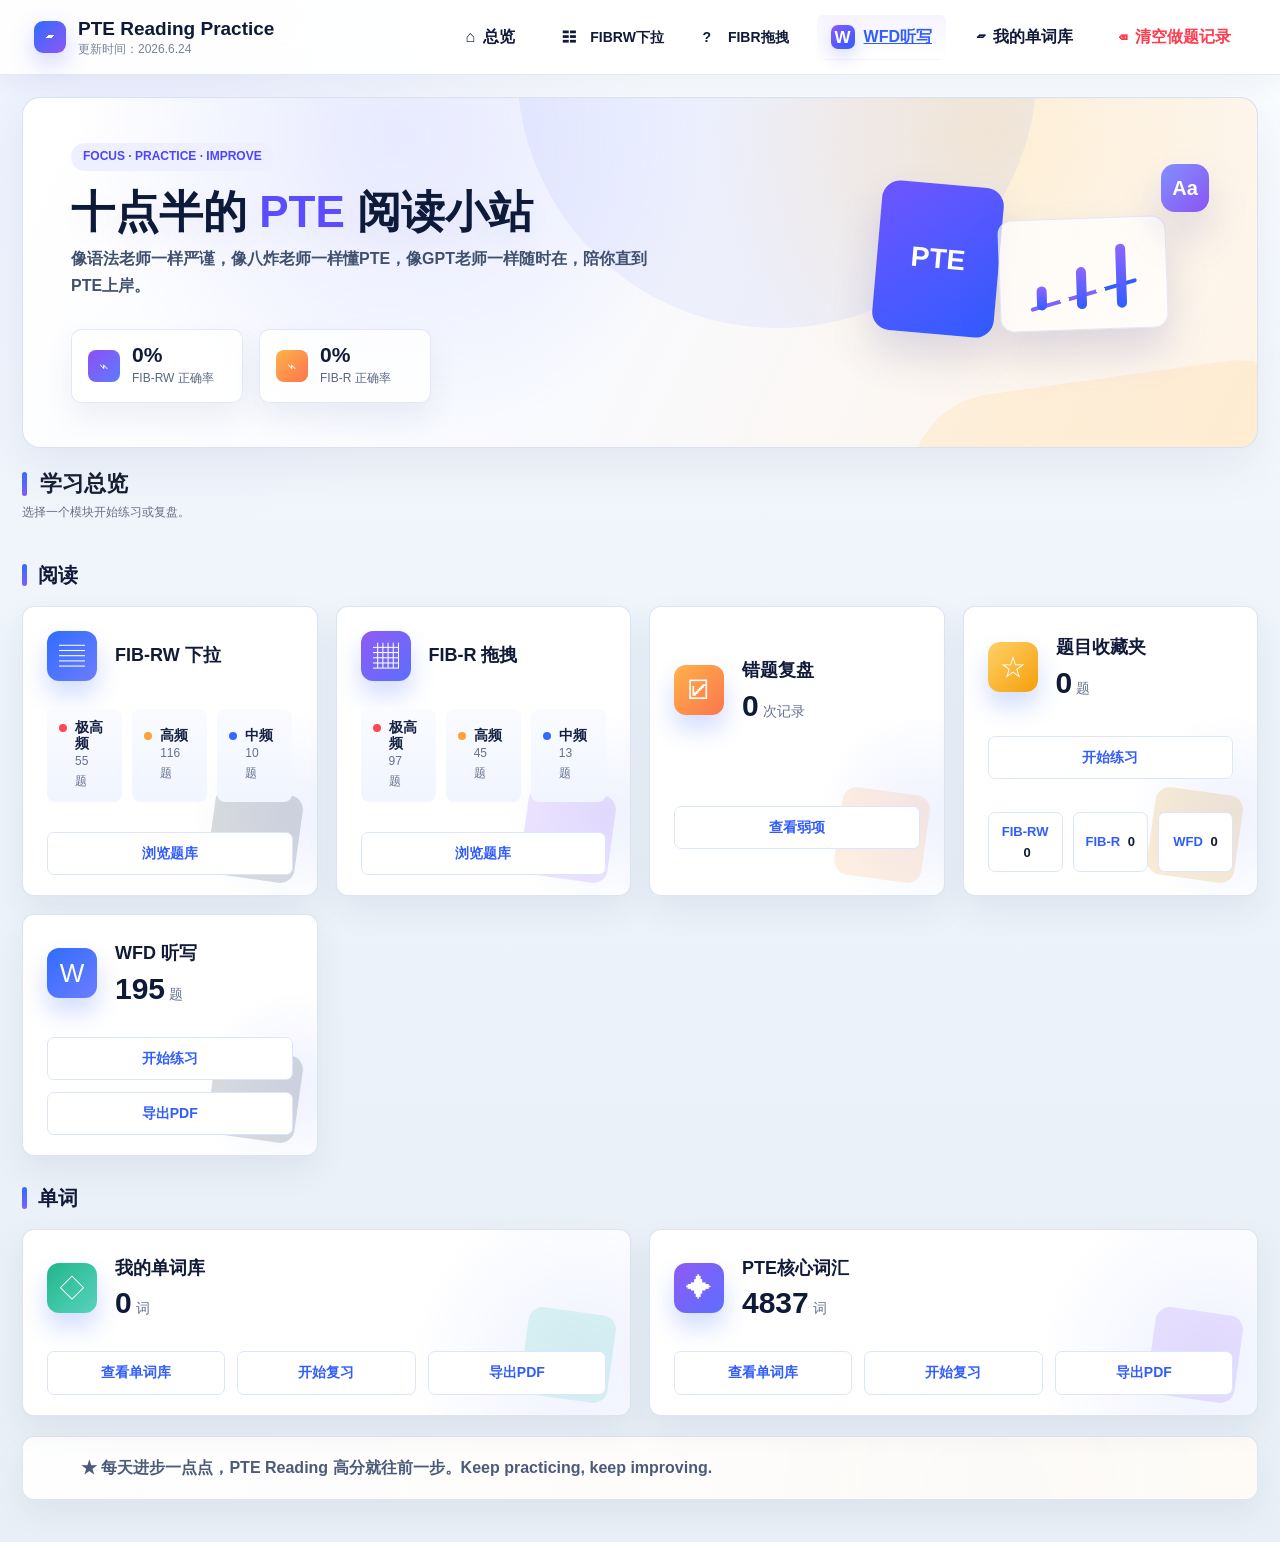
==== commit 5f0cfe1b: "Add files via upload" ====
--- a/index.html
+++ b/index.html
@@ -13,7 +13,7 @@
         <div>
         <p class="eyebrow">PTE Reading</p>
         <h1>PTE Reading Practice</h1>
-        <p class="update-stamp">更新时间：2026.6.21</p>
+        <p class="update-stamp">更新时间：2026.6.24</p>
         </div>
       </div>
       <div class="header-actions">
@@ -521,7 +521,7 @@
     <script src="data/wordlists/local_dictionary.js"></script>
     <script src="data/wordlists/ielts_core_vocab.js"></script>
     <script src="data/questions.js?v=fibr-146-neuroscientists-patch-20260624"></script>
-    <script src="data/wfd.js?v=wfd-periods-20260620"></script>
-    <script src="js/app.js?v=access-gate-enabled-20260624"></script>
+    <script src="data/wfd.js?v=wfd-translation-20260624"></script>
+    <script src="js/app.js?v=wfd-translation-export-20260624"></script>
   </body>
 </html>
--- a/css/main.css
+++ b/css/main.css
@@ -584,11 +584,23 @@
   font-size: 18px;
 }
 
+.wfd-answer-translation {
+  display: none;
+  margin-top: 14px;
+  border-top: 1px solid #cfeedd;
+  padding: 14px 2px 2px;
+  color: #0f766e;
+  font-size: 17px;
+  font-weight: 700;
+  line-height: 1.7;
+}
+
 .wfd-answer.revealed .wfd-answer-locked {
   display: none;
 }
 
-.wfd-answer.revealed .wfd-answer-text {
+.wfd-answer.revealed .wfd-answer-text,
+.wfd-answer.revealed .wfd-answer-translation {
   display: block;
 }
 
